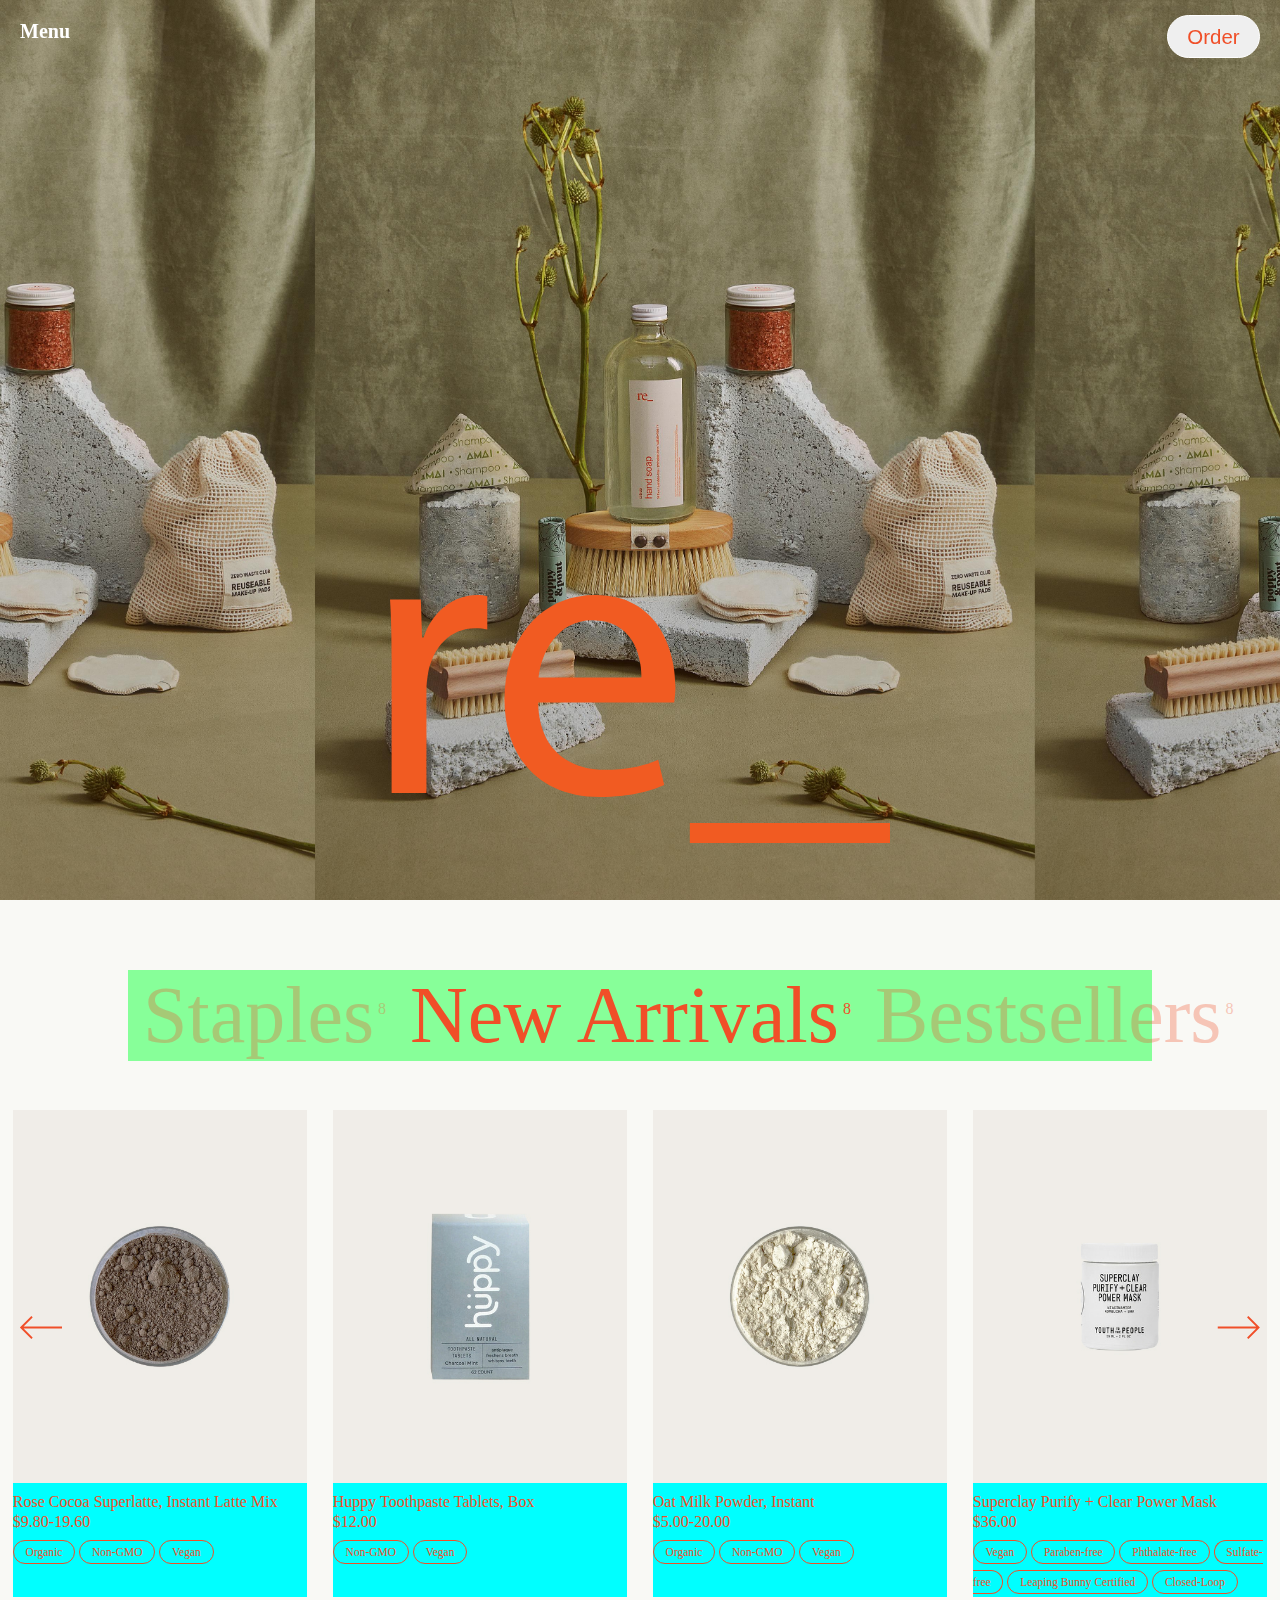
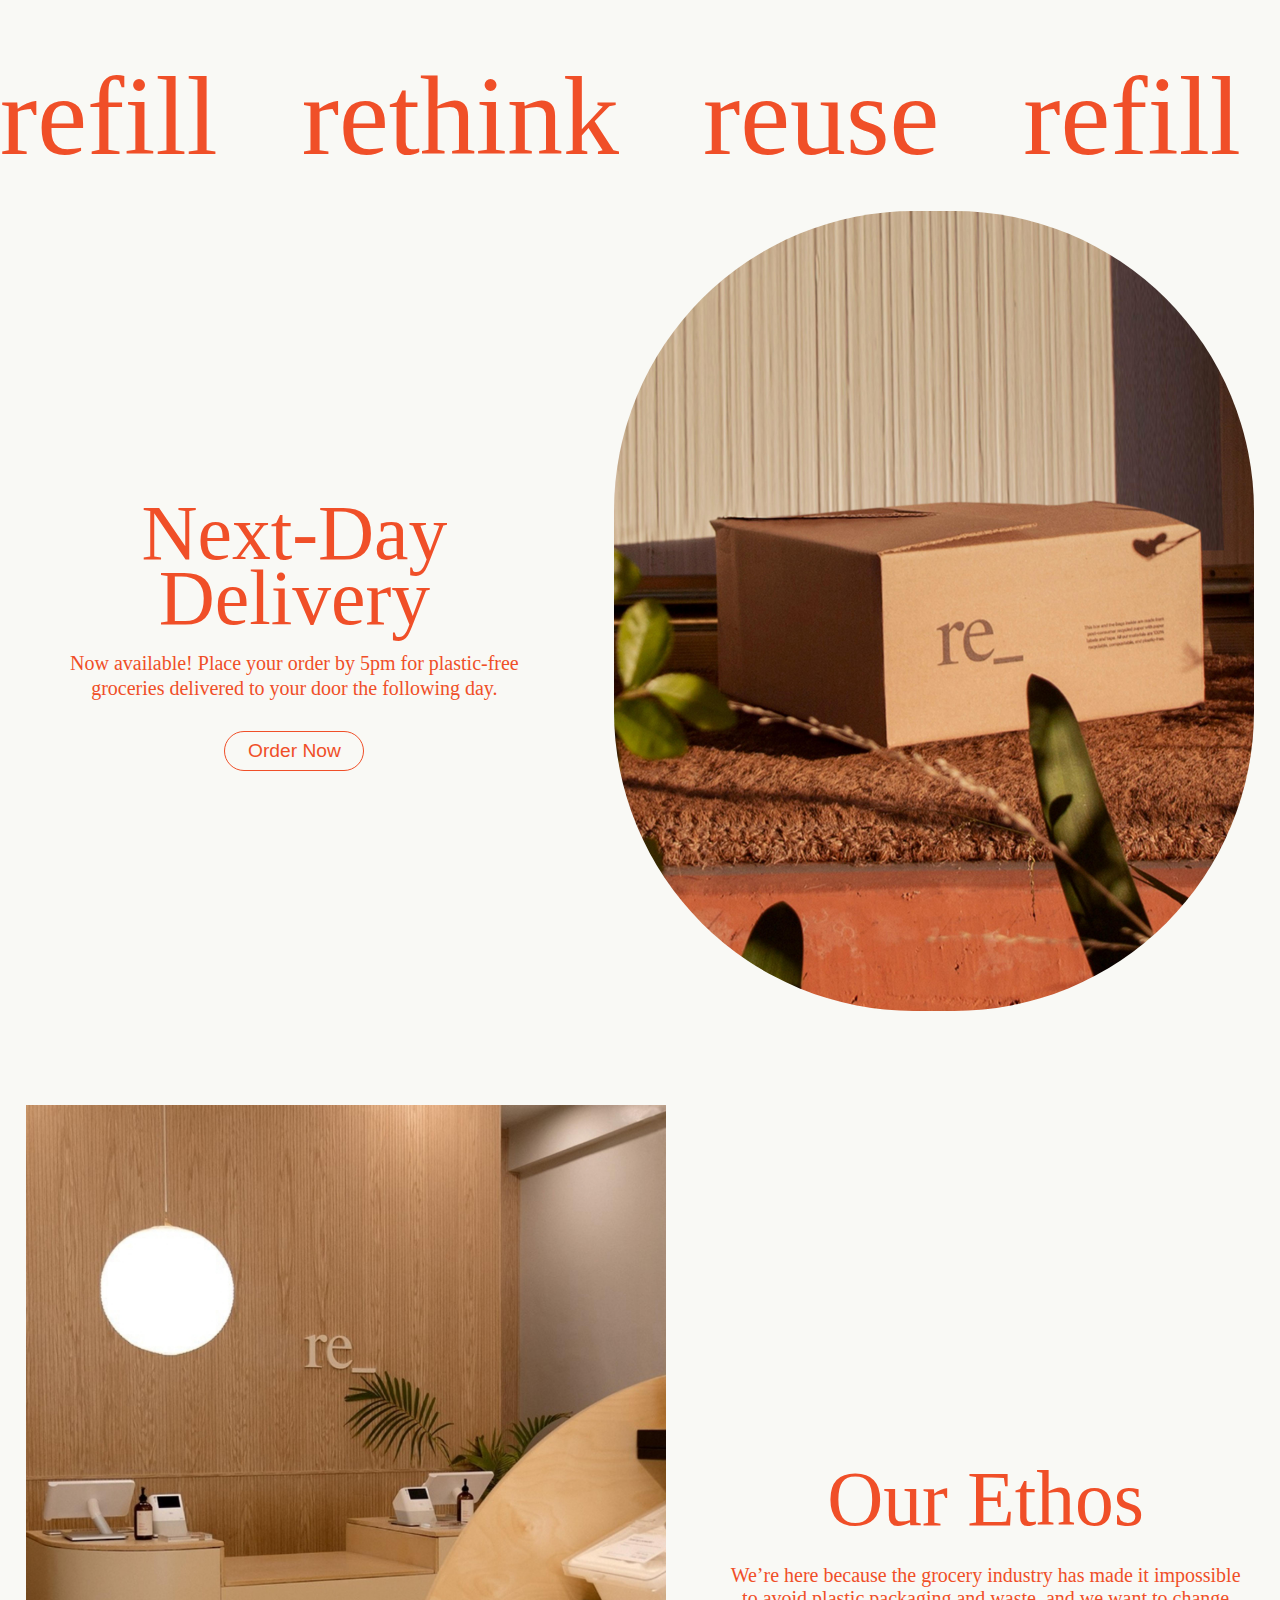
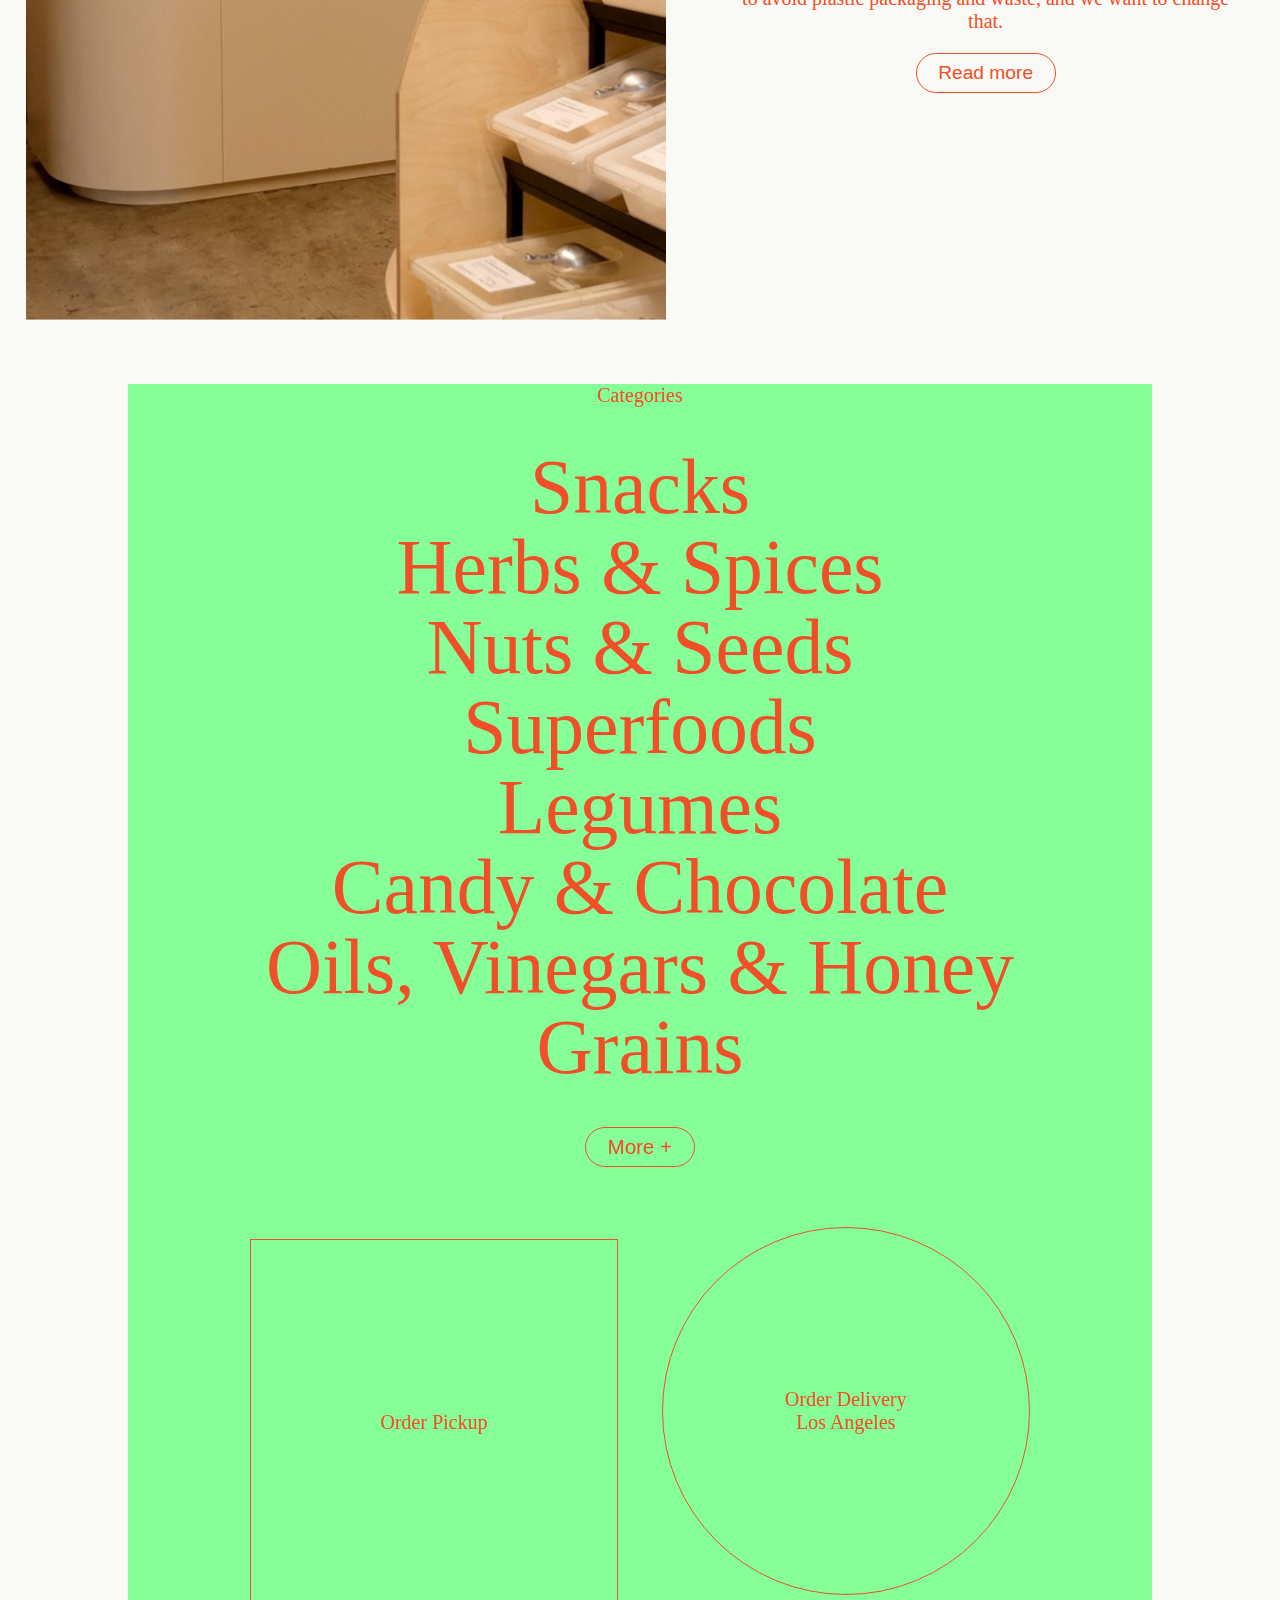
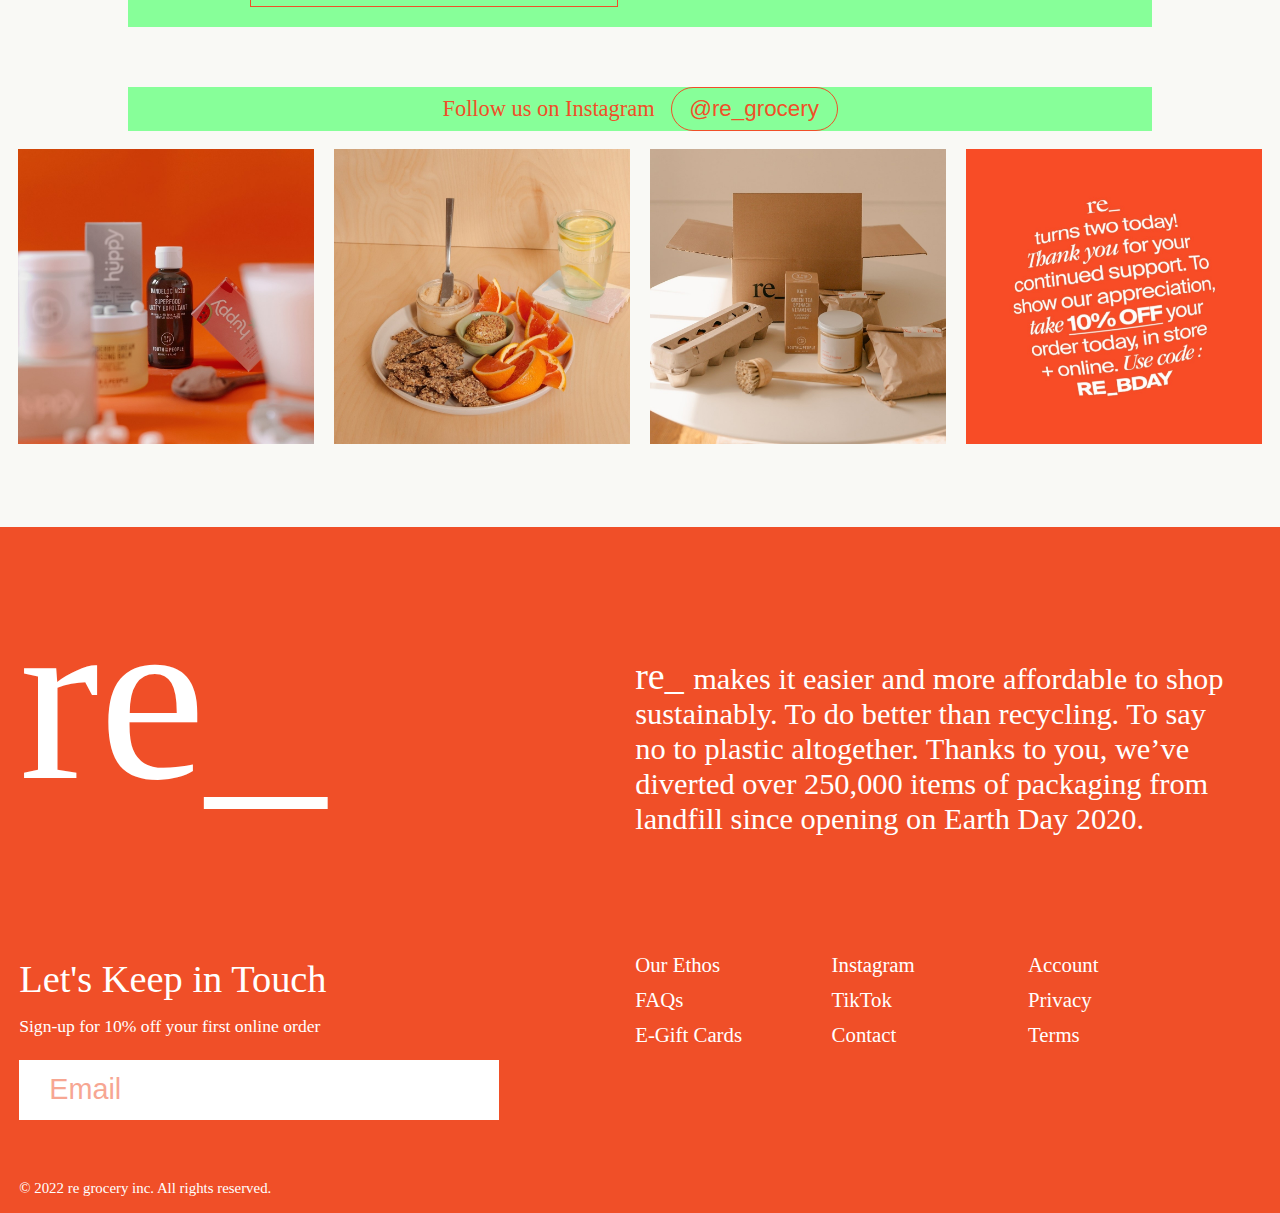
==== re_/index.html @ 74f11b06 "Add files via upload" ====
<!DOCTYPE html>
<html lang="ko">
<head>
    <meta charset="UTF-8">
    <meta http-equiv="X-UA-Compatible" content="IE=edge">
    <meta name="viewport" content="width=device-width, initial-scale=1.0">
    <link rel="stylesheet" href="./css/index.css">
    <script src="./js.js/jquery.js"></script>
    <script src="./js.js/script.js"></script>
    <title>re_</title>
</head>
<body>
    <div class="wrap">
        <header>
            <div class="main-menu">
                <h1>Menu</h1>
            </div>
            <div class="order">
                <button type="submit">Order</button>
            </div>
            <nav>
                <ul class="gnb">
                    <li><a href="#">Menu</a></li>
                    <ul class="menu">
                        <li><a href="#">All 250+</a></li>
                        <li><a href="#">New Arrivals 36</a></li>
                        <li><a href="#">Bestsellers 250+</a></li>
                        <li><a href="#">Staples 53</a></li>
                    </ul>
                    <ul class="menu">
                        <li><a href="#">Snacks 80</a></li>
                        <li><a href="#">Herbs & Spices 80</a></li>
                        <li><a href="#">Nuts & Seeds 35</a></li>
                        <li><a href="#">Superfoods 29</a></li>
                        <li><a href="#">Legumes 17</a></li>
                        <li><a href="#">Candy & Chocolate 20</a></li>
                        <li><a href="#">Oils, Vinegars & Honey</a><sup>21</sup></li>
                        <li><a href="#">Grains</a><sup>23</sup></li>
                        <li><a href="#">Coffee & Tea</a><sup>47</sup></li>
                        <li><a href="#">Cereal</a><sup>16</sup></li>
                        <li><a href="#">Dried Fruit</a><sup>19</sup></li>
                        <li><a href="#">Dehydrated</a><sup>17</sup></li>
                        <li><a href="#">Pasta</a><sup>13</sup></li>
                        <li><a href="#">Produce</a><sup>3</sup></li>
                        <li><a href="#">Flours & Baking</a><sup>39</sup></li>
                    </ul>
                    <ul class="menu">
                        <li><a href="#">Bath & Body</a><sup>96</sup></li>
                        <li><a href="#">Cleaning</a><sup>41</sup></li>
                        <li><a href="#">Reusables</a><sup>51</sup></li>
                    </ul>
                    <ul class="menu">
                        <li><a href="#">Our Ethos</a></li>
                        <li><a href="#">Account</a></li>
                        <li><a href="#">FAQs</a></li>
                        <li><a href="#">E-Gift Cards</a></li>
                    </ul>
                </ul>
            </nav>
        </header>
        <main>
            <article class="header-logo">
                <div class="back">
                    <span></span>
                </div>
                <div class="grid">
                    <div class="logo">
                        <h2>
                            <a href="./index.html">
                               <img class="re" src="./images/re.svg" alt="re" />
                            </a>
                        </h2>
                    </div>
                </div>
            </article>

            <aside class="slide">
                <h2>SLIDE</h2>
                <div class="grid">
                    <div class="inbox">
                        <a href="#">Staples<sup> 8</sup></a>
                        <a href="#">New Arrivals<sup> 8</sup></a>
                        <a href="#">Bestsellers<sup> 8</sup></a>
                    </div>
                </div>
                <div class="slideContainer">
                    <ul>
                        <li>
                            <a href="#">
                                <img src="./images/상품1.jpg" alt="상품1">
                                <p>Rose Cocoa Superlatte, Instant Latte Mix<br>
                                $9.80-19.60</p>
                                <strong>Organic</strong>
                                <strong>Non-GMO</strong>
                                <strong>Vegan</strong>
                            </a>
                        </li>
                        <li>
                            <a href="#">
                                <img src="./images/상품2.jpg" alt="상품2">
                                <p>Huppy Toothpaste Tablets, Box<br>
                                $12.00</p>
                                <strong>Non-GMO</strong>
                                <strong>Vegan</strong>
                            </a>
                        </li>
                        <li>
                            <a href="#">
                                <img src="./images/상품3.jpg" alt="상품3">
                                <p>Oat Milk Powder, Instant<br>
                                $5.00-20.00</p>
                                <strong>Organic</strong>
                                <strong>Non-GMO</strong>
                                <strong>Vegan</strong>
                            </a>
                        </li>
                        <li>
                            <a href="#">
                                <img src="./images/상품4.jpg" alt="상품4">
                                <p>Superclay Purify + Clear Power Mask<br>
                                $36.00</p>
                                <strong>Vegan</strong>
                                <strong>Paraben-free</strong>
                                <strong>Phthalate-free</strong>
                                <strong>Sulfate-free</strong>
                                <strong>Leaping Bunny Certified</strong>
                                <strong>Closed-Loop</strong>
                            </a>
                        </li>
                        <li>
                            <a href="#">
                                <img src="./images/상품5.jpg" alt="상품5">
                            </a>
                        </li>
                        <li>
                            <a href="#">
                                <img src="./images/상품6.jpg" alt="상품6">
                            </a>
                        </li>
                        <li>
                            <a href="#">
                                <img src="./images/상품7.jpg" alt="상품7">
                            </a>
                        </li>
                        <li>
                            <a href="#">
                                <img src="./images/상품8.jpg" alt="상품8">
                            </a>
                        </li>
                    </ul>
                    <div class="btnL">
                        <button class="left"><img src="./images/arrowL.png" alt="arrowL"></button>
                    </div>
                    <div class="btnR">
                        <button class="right"><img src="./images/arrowR.png" alt="arrowR"></button>
                    </div>
                </div>
            </aside>
            
            
            <div class="marquee">
                <div class="belief">
                    <span>refill &nbsp; rethink &nbsp; reuse &nbsp; refill &nbsp; rethink &nbsp; reuse</span>
                    <span>refill &nbsp; rethink &nbsp; reuse &nbsp; refill &nbsp; rethink &nbsp; reuse</span>
                    <span>refill &nbsp; rethink &nbsp; reuse &nbsp; refill &nbsp; rethink &nbsp; reuse</span>
                    <span>refill &nbsp; rethink &nbsp; reuse &nbsp; refill &nbsp; rethink &nbsp; reuse</span>
                    <span>refill &nbsp; rethink &nbsp; reuse &nbsp; refill &nbsp; rethink &nbsp; reuse</span>
                    <span>refill &nbsp; rethink &nbsp; reuse &nbsp; refill &nbsp; rethink &nbsp; reuse</span>
                    <span>refill &nbsp; rethink &nbsp; reuse &nbsp; refill &nbsp; rethink &nbsp; reuse</span>
                </div>
            </div>

            <section class="contents">
                <h2>CONTENTS</h2>
                    <div class="delivery">
                        <img src="./images/delivery.jpg" alt="delivery">
                        <div class="text-box">
                            <h3>Next-Day Delivery</h3>
                            <p>
                                Now available! Place your order by 5pm for plastic-free groceries delivered to your door the following day.
                            </p>
                            <button type="submit">Order Now</button> 
                        </div>
                    </div>
                    <div class="ethos">
                        <img src="./images/ethos.jpg" alt="ethos">
                        <div class="text-box2">
                            <h3>Our Ethos</h3>
                            <p>
                                We’re here because the grocery industry has made it impossible to avoid plastic packaging and waste, and we want to change that.
                            </p>
                            <button type="submit">Read more</button> 
                        </div>
                    </div>
            </section>

            <section class="categories">
                <div class="grid">
                    <h3>Categories</h3>
                    <ul>
                        <li>
                            <a href="#">Snacks</a>
                        </li>
                        <li>
                            <a href="#">Herbs & Spices</a>
                        </li>
                        <li>
                            <a href="#">Nuts & Seeds</a>
                        </li>
                        <li>
                            <a href="#">Superfoods</a>
                        </li>
                        <li>
                            <a href="#">Legumes</a>
                        </li>
                        <li>
                            <a href="#">Candy & Chocolate</a>
                        </li>
                        <li>
                            <a href="#">Oils, Vinegars & Honey</a>
                        </li>
                        <li>
                            <a href="#">Grains</a>
                        </li>
                        <button type="submit">More +</button>
                    </div>
                </ul>
            </section>

            <section class="order_pickup">
                <h2>order</h2>
                <div class="grid">
                    <button><div><p>Order Pickup</p></div></button>
                    <button><div><p>Order Delivery<br>Los Angeles</p></div></button>
                </div>
            </section>

            <section class="instagram">
                <div class="grid">
                    <div class="insta-box">
                        <h3>Follow us on Instagram</h3>
                        <button>@re_grocery</button>
                    </div>
                </div>
                <div class="img-flex">
                    <img src="./images/insta_1.jpg" alt="insta1">
                    <img src="./images/insta_2.jpg" alt="insta2">
                    <img src="./images/insta_3.jpg" alt="insta3">
                    <img src="./images/insta_4.jpg" alt="insta4">
                </div>
            </section>
        </main>
        <footer>
            <div class="footer-wrap">
                <a href="./index.html">re_</a>
                <p class="about-re"><span>re_ </span>makes it easier and more affordable to shop sustainably. To do better than recycling. To say no to plastic altogether. Thanks to you, we’ve diverted over 250,000 items of packaging from landfill since opening on Earth Day 2020.
                </p>
                <div class="sign-up">
                    <h4>Let's Keep in Touch</h4>
                    <p>Sign-up for 10% off your first online order</p>
                    <form class="email">
                        <label for="mail">EmailAddress</label>
                        <input type="email" id="mail" name="mail" placeholder="Email"/>
                        <button type="submit">&#8629;</button>
                    </form>
                </div>
                <div class="foot-menu">
                    <ul>
                        <li><a href="#">Our Ethos</a></li>
                        <li><a href="#">FAQs</a></li>
                        <li><a href="#">E-Gift Cards</a></li>
                    </ul>
                    <ul>
                        <li><a href="#">Instagram</a></li>
                        <li><a href="#">TikTok</a></li>
                        <li><a href="#">Contact</a></li>
                    </ul>
                    <ul>
                        <li><a href="#">Account</a></li>
                        <li><a href="#">Privacy</a></li>
                        <li><a href="#">Terms</a></li>
                    </ul>
                </div>
                <p class="copyright">© 2022 re grocery inc. All rights reserved.</p>
            </div>
        </footer>
    </div>
</body>
</html>
---- re_/css/index.css ----
* {
  margin: 0;
  padding: 0;
  -webkit-box-sizing: border-box;
          box-sizing: border-box;
}

body {
  color: #f04f28;
  background-color: #f9f9f5;
  font-size: 16px;
  font-family: "Microsoft Sans Serif";
}

ul,
ol {
  list-style: none;
}

a {
  display: block;
  text-decoration: none;
  color: #f04f28;
}

h1 {
  font-size: 1.25em;
  font-family: "Microsoft Sans Serif";
}

h2 {
  font-size: 0;
  font-family: "Microsoft Sans Serif";
  font-weight: normal;
}

h3 {
  font-size: 3.50em;
  font-family: "ITC Garamond Std";
  font-weight: normal;
}

h4 {
  font-size: 2.40em;
  font-family: "ITC Garamond Std";
  font-weight: normal;
}

p {
  font-size: 0.95em;
  font-family: "Microsoft Sans Serif";
}

.grid {
  position: relative;
  width: 100%;
  max-width: 1024px;
  margin: 0 auto;
  padding: 0 15px;
  background-color: #87ff99;
}

header {
  position: fixed;
  width: 100%;
  z-index: 100;
}

header .main-menu h1 {
  float: left;
  margin: 20px 20px;
  color: #fff;
}

header .order {
  float: right;
  margin: 15px 20px;
}

header .order button {
  width: 93px;
  height: 43px;
  font-size: 1.28em;
  color: #f04f28;
  border-radius: 30px;
  border: 1px solid #fff;
}

header .order button:hover {
  color: #fff;
  background-color: transparent;
  cursor: pointer;
}

header .gnb {
  display: none;
}

main .header-logo .back {
  position: relative;
  display: block;
  width: 100%;
  height: 100vh;
  background: url(../images/main1.jpg);
  background-size: cover;
  background-position: center;
}

@media screen and (min-width: 1024px) {
  main .header-logo .back {
    background: url(../images/main2.jpg);
    background-size: cover;
  }
}

main .header-logo div.grid .logo {
  position: absolute;
  -webkit-transform: translateX(-50%);
          transform: translateX(-50%);
  left: 50%;
  bottom: 5%;
}

main .header-logo div.grid .logo h2 {
  font-size: 15em;
  font-family: Garamond;
  font-weight: normal;
}

main .header-logo div.grid .logo h2 a {
  color: #fff;
}

main .header-logo div.grid .logo h2 a img {
  width: 500px;
}

main .header-logo div.grid .logo h2 a img.scroll {
  translate: scaleX(50%);
  -webkit-transition: all 1s;
  transition: all 1s;
}

main .slide {
  position: relative;
  overflow: hidden;
}

main .slide .inbox {
  margin: 7% 0 5%;
  width: 300%;
}

main .slide .inbox a {
  display: inline-block;
  margin-right: 20px;
  font-size: 3em;
  font-family: "ITC Garamond Std";
  font-weight: normal;
}

main .slide .inbox a:first-child {
  opacity: 0.3;
}

main .slide .inbox a:last-child {
  opacity: 0.3;
}

@media screen and (min-width: 768px) {
  main .slide .inbox a {
    font-size: 5em;
  }
}

main .slide sup {
  font-size: medium;
}

main .slide .slideContainer {
  position: relative;
}

main .slide .slideContainer ul {
  display: -webkit-box;
  display: -ms-flexbox;
  display: flex;
  width: 800%;
}

@media screen and (min-width: 768px) {
  main .slide .slideContainer ul {
    width: 400%;
  }
}

@media screen and (min-width: 1024px) {
  main .slide .slideContainer ul {
    width: 200%;
  }
}

main .slide .slideContainer ul li {
  margin: 0 0.5%;
  background-color: aqua;
}

main .slide .slideContainer ul li a img {
  width: 100%;
  height: initial;
  padding-bottom: 5px;
}

main .slide .slideContainer ul li a p {
  line-height: 20px;
}

@media screen and (min-width: 768px) {
  main .slide .slideContainer ul li a p {
    padding-right: 25%;
    font-size: 1.30em;
    line-height: 25px;
  }
}

@media screen and (min-width: 1024px) {
  main .slide .slideContainer ul li a p {
    padding-right: 0;
    padding-bottom: 5px;
    font-size: 1.0em;
    line-height: 20px;
  }
}

main .slide .slideContainer ul li a strong {
  display: none;
  padding: 5px 4%;
  font-size: 0.72em;
  font-weight: normal;
  border: 1px solid;
  border-radius: 100px;
}

@media screen and (min-width: 1024px) {
  main .slide .slideContainer ul li a strong {
    display: inline;
    line-height: 30px;
  }
}

main .slide .slideContainer .btnL {
  position: absolute;
  top: 45%;
  left: 20px;
}

main .slide .slideContainer .btnL button {
  border: none;
  -webkit-transform: translateY(-50%);
          transform: translateY(-50%);
  background-color: transparent;
}

main .slide .slideContainer .btnL img {
  width: 100%;
}

main .slide .slideContainer .btnR {
  position: absolute;
  top: 45%;
  right: 20px;
}

main .slide .slideContainer .btnR button {
  border: none;
  -webkit-transform: translateY(-50%);
          transform: translateY(-50%);
  background-color: transparent;
}

main .slide .slideContainer .btnR img {
  width: 100%;
}

.marquee {
  overflow: hidden;
  white-space: nowrap;
  width: 100%;
}

.marquee .belief {
  -webkit-animation: marquee infinite 10s both linear;
          animation: marquee infinite 10s both linear;
}

@media screen and (min-width: 1024px) {
  .marquee .belief {
    -webkit-animation: marquee infinite 23s both linear;
            animation: marquee infinite 23s both linear;
  }
}

.marquee .belief span {
  font-size: 7.0em;
}

@-webkit-keyframes marquee {
  from {
    -webkit-transform: translateX(0);
            transform: translateX(0);
  }
  to {
    -webkit-transform: translateX(-100vw);
            transform: translateX(-100vw);
  }
}

@keyframes marquee {
  from {
    -webkit-transform: translateX(0);
            transform: translateX(0);
  }
  to {
    -webkit-transform: translateX(-100vw);
            transform: translateX(-100vw);
  }
}

.belief {
  padding-top: 55px;
}

.belief marquee {
  font-size: 7.0em;
}

.contents {
  text-align: center;
}

.contents .delivery img {
  width: 90%;
  margin: 30px 0;
  border-radius: 300px;
}

@media screen and (min-width: 768px) {
  .contents .delivery img {
    width: 50%;
  }
}

.contents .delivery .text-box {
  margin: 0.5%;
}

@media screen and (min-width: 768px) {
  .contents .delivery .text-box {
    float: left;
    width: 45%;
    margin-top: 25%;
  }
}

.contents .delivery .text-box h3 {
  line-height: 45px;
}

@media screen and (min-width: 1024px) {
  .contents .delivery .text-box h3 {
    font-size: 4.85em;
    line-height: 65px;
  }
}

.contents .delivery .text-box p {
  padding: 20px 5% 30px;
  font-size: 1.25em;
}

@media screen and (min-width: 1024px) {
  .contents .delivery .text-box p {
    line-height: 25px;
  }
}

.contents .delivery .text-box button {
  margin-bottom: 80px;
  width: 140px;
  height: 40px;
  font-size: 1.20em;
  color: #f04f28;
  border-radius: 30px;
  border: 1px solid #f04f28;
  background-color: transparent;
}

.contents .delivery .text-box button:hover {
  color: #fff;
  background-color: #f04f28;
  cursor: pointer;
}

@media screen and (min-width: 768px) {
  .contents .ethos {
    margin: 60px 0;
  }
}

.contents .ethos img {
  width: 90%;
}

@media screen and (min-width: 768px) {
  .contents .ethos img {
    width: 50%;
  }
}

.contents .ethos .text-box2 {
  margin: 0.5%;
}

@media screen and (min-width: 768px) {
  .contents .ethos .text-box2 {
    float: right;
    width: 45%;
    margin-top: 25%;
  }
}

.contents .ethos .text-box2 h3 {
  margin-top: 30px;
}

@media screen and (min-width: 1024px) {
  .contents .ethos .text-box2 h3 {
    font-size: 4.85em;
  }
}

.contents .ethos .text-box2 p {
  padding: 20px 5% 20px;
  font-size: 1.25em;
}

.contents .ethos .text-box2 button {
  margin-bottom: 60px;
  width: 140px;
  height: 40px;
  font-size: 1.20em;
  color: #f04f28;
  border-radius: 30px;
  border: 1px solid #f04f28;
  background-color: transparent;
}

.contents .ethos .text-box2 button:hover {
  color: #fff;
  background-color: #f04f28;
  cursor: pointer;
}

.categories {
  text-align: center;
}

.categories h3 {
  margin-bottom: 40px;
  font-family: "Microsoft Sans Serif";
  font-size: 1.25em;
}

.categories ul {
  padding: 0 10%;
}

.categories ul li {
  line-height: 37px;
  font-family: "ITC Garamond Std";
  font-size: 2.30em;
}

@media screen and (min-width: 768px) {
  .categories ul li {
    line-height: 60px;
    font-size: 3.55em;
  }
}

@media screen and (min-width: 1024px) {
  .categories ul li {
    line-height: 80px;
    font-size: 4.85em;
  }
}

.categories ul li a:hover {
  font-family: "Microsoft Sans Serif";
  font-size: 0.85em;
}

.categories ul button {
  margin: 40px 0;
  width: 110px;
  height: 40px;
  font-size: 1.28em;
  color: #f04f28;
  border-radius: 30px;
  border: 1px solid #f04f28;
  background-color: transparent;
}

.categories ul button:hover {
  color: #fff;
  background-color: #f04f28;
  cursor: pointer;
}

.order_pickup {
  text-align: center;
}

.order_pickup button {
  margin-top: 30px;
  width: 14rem;
  height: 14rem;
  color: #f04f28;
  border: 1px solid #f04f28;
  background-color: transparent;
}

.order_pickup button:hover {
  color: #fff;
  background-color: #f04f28;
  cursor: pointer;
}

.order_pickup button:last-child {
  border-radius: 100%;
}

@media screen and (min-width: 768px) {
  .order_pickup button {
    width: 23rem;
    height: 23rem;
    margin: 5%;
  }
}

@media screen and (min-width: 1024px) {
  .order_pickup button {
    margin: 2%;
  }
}

.order_pickup button div p {
  font-family: "Microsoft Sans Serif";
  font-size: 1.40em;
}

@media screen and (min-width: 768px) {
  .order_pickup button div p {
    font-size: 1.50em;
  }
}

.instagram {
  margin: 60px 0 80px;
  display: -ms-grid;
  display: grid;
  grid-gap: 1rem;
  padding: 0 1rem;
}

.instagram .insta-box {
  display: -ms-grid;
  display: grid;
  grid-auto-flow: column;
  grid-column-gap: 1rem;
  place-content: center;
  -webkit-box-align: center;
      -ms-flex-align: center;
          align-items: center;
}

.instagram .insta-box h3 {
  font-size: calc(16px + 0.5vw);
  font-family: "Microsoft Sans Serif";
}

.instagram .insta-box button {
  padding: 0.5rem 1.1rem;
  font-size: calc(16px + 0.5vw);
  color: #f04f28;
  border-radius: 30px;
  border: 1px solid #f04f28;
  background-color: transparent;
}

.instagram .insta-box button:hover {
  color: #fff;
  background-color: #f04f28;
  cursor: pointer;
}

.instagram .img-flex {
  display: -ms-grid;
  display: grid;
  grid-gap: 1rem;
  -ms-grid-columns: (1fr)[2];
      grid-template-columns: repeat(2, 1fr);
}

@media screen and (min-width: 1024px) {
  .instagram .img-flex {
    -ms-grid-columns: (1fr)[4];
        grid-template-columns: repeat(4, 1fr);
  }
}

.instagram .img-flex img {
  width: 100%;
}

@media screen and (min-width: 768px) {
  .instagram .img-flex img {
    padding: 0.8%;
  }
}

footer {
  color: #fff;
  background-color: #f04f28;
}

footer .footer-wrap {
  display: -ms-grid;
  display: grid;
  padding: 2rem 3.1rem 1rem 1.2rem;
}

@media screen and (min-width: 1024px) {
  footer .footer-wrap {
    -ms-grid-columns: 1fr 1fr;
        grid-template-columns: 1fr 1fr;
    -ms-grid-rows: 1fr;
        grid-template-rows: 1fr;
    grid-column-gap: 1.3rem;
  }
}

footer .footer-wrap a {
  margin-bottom: 20px;
  color: #fff;
  font-size: 6.0em;
  font-family: Garamond;
}

@media screen and (min-width: 768px) {
  footer .footer-wrap a {
    font-size: 6.5em;
  }
}

@media screen and (min-width: 1024px) {
  footer .footer-wrap a {
    font-size: 15em;
  }
}

footer .footer-wrap .about-re {
  padding-bottom: 70px;
  line-height: 25px;
  font-size: 1.18em;
}

@media screen and (min-width: 768px) {
  footer .footer-wrap .about-re {
    max-width: 20.4em;
    font-size: 1.30em;
  }
}

@media screen and (min-width: 1024px) {
  footer .footer-wrap .about-re {
    font-size: 1.90em;
    line-height: 35px;
    margin: 100px 0 50px;
  }
}

footer .footer-wrap .about-re span {
  font-size: 1.25em;
  font-family: "ITC Garamond Std";
}

footer .footer-wrap .sign-up {
  position: relative;
}

footer .footer-wrap .sign-up p {
  margin-top: 15px;
  font-size: 1.10em;
}

footer .footer-wrap .sign-up .email {
  max-width: 30em;
}

footer .footer-wrap .sign-up .email label {
  font-size: 0;
}

footer .footer-wrap .sign-up .email input {
  width: 100%;
  height: 60px;
  padding-left: 30px;
  border: none;
  font-size: 1.80em;
}

footer .footer-wrap .sign-up .email input::-webkit-input-placeholder {
  color: #f04f28;
  opacity: 0.5;
}

footer .footer-wrap .sign-up .email input:-ms-input-placeholder {
  color: #f04f28;
  opacity: 0.5;
}

footer .footer-wrap .sign-up .email input::-ms-input-placeholder {
  color: #f04f28;
  opacity: 0.5;
}

footer .footer-wrap .sign-up .email input::placeholder {
  color: #f04f28;
  opacity: 0.5;
}

@media screen and (min-width: 768px) {
  footer .footer-wrap .sign-up .email input {
    margin-top: 5px;
  }
}

footer .footer-wrap .sign-up .email button {
  position: absolute;
  bottom: 3px;
  right: 8%;
  font-size: 2.50em;
  color: #f04f28;
  border: none;
  cursor: pointer;
  background-color: transparent;
}

@media screen and (min-width: 768px) {
  footer .footer-wrap .sign-up .email button {
    right: 37%;
  }
}

@media screen and (min-width: 1024px) {
  footer .footer-wrap .sign-up .email button {
    right: 10%;
  }
}

footer .footer-wrap .foot-menu {
  display: -webkit-box;
  display: -ms-flexbox;
  display: flex;
  -webkit-box-pack: justify;
      -ms-flex-pack: justify;
          justify-content: space-between;
  margin: 50px 0 70px;
}

@media screen and (min-width: 768px) {
  footer .footer-wrap .foot-menu {
    -webkit-box-pack: left;
        -ms-flex-pack: left;
            justify-content: left;
  }
}

@media screen and (min-width: 1024px) {
  footer .footer-wrap .foot-menu {
    margin: 0;
  }
}

footer .footer-wrap .foot-menu ul {
  width: 30%;
}

@media screen and (min-width: 1024px) {
  footer .footer-wrap .foot-menu ul {
    width: 33%;
  }
}

footer .footer-wrap .foot-menu ul li a {
  line-height: 20px;
  color: #fff;
  font-family: "Microsoft Sans Serif";
  font-size: 0.90em;
}

@media screen and (min-width: 768px) {
  footer .footer-wrap .foot-menu ul li a {
    line-height: 25px;
    font-size: 0.95em;
  }
}

@media screen and (min-width: 1024px) {
  footer .footer-wrap .foot-menu ul li a {
    line-height: 15px;
    font-size: 1.30em;
  }
}

footer .footer-wrap .copyright {
  font-size: 0.93em;
}

@media screen and (min-width: 1024px) {
  footer .footer-wrap .copyright {
    margin-top: 60px;
  }
}
/*# sourceMappingURL=index.css.map */
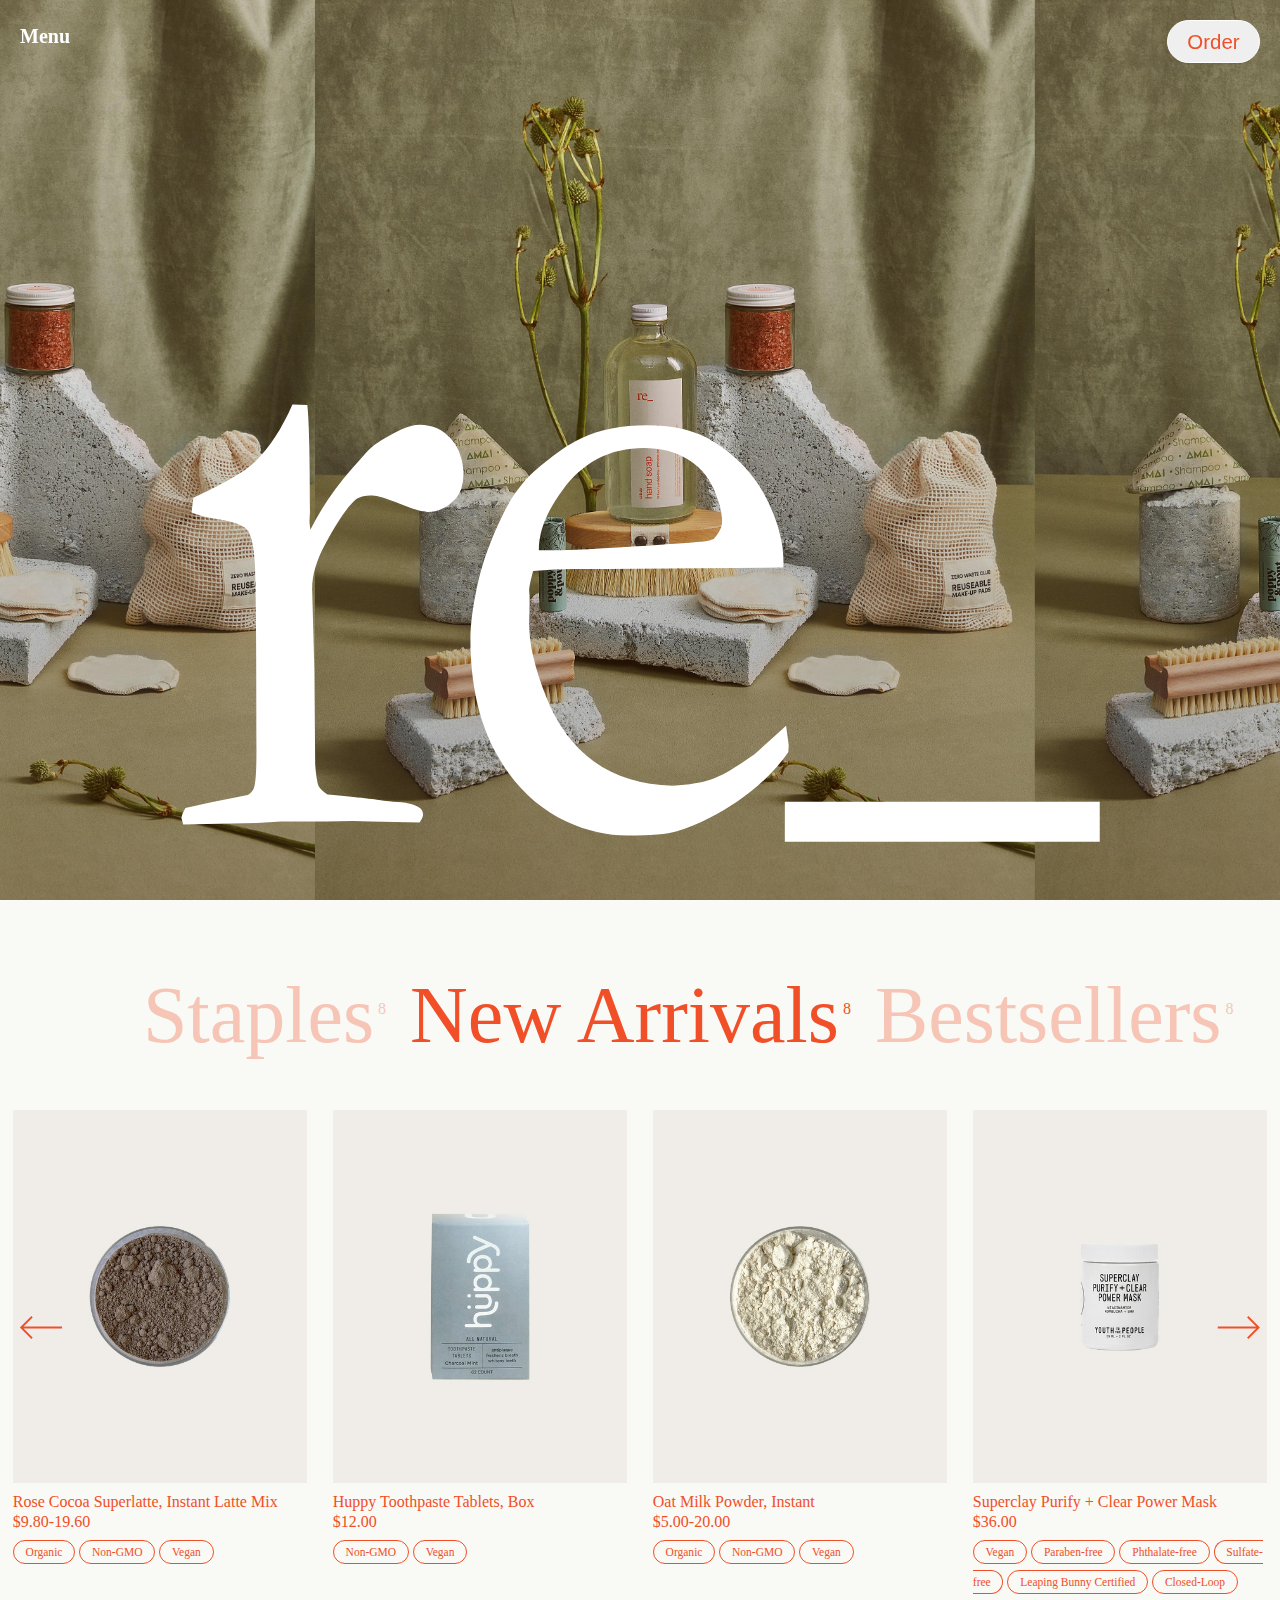
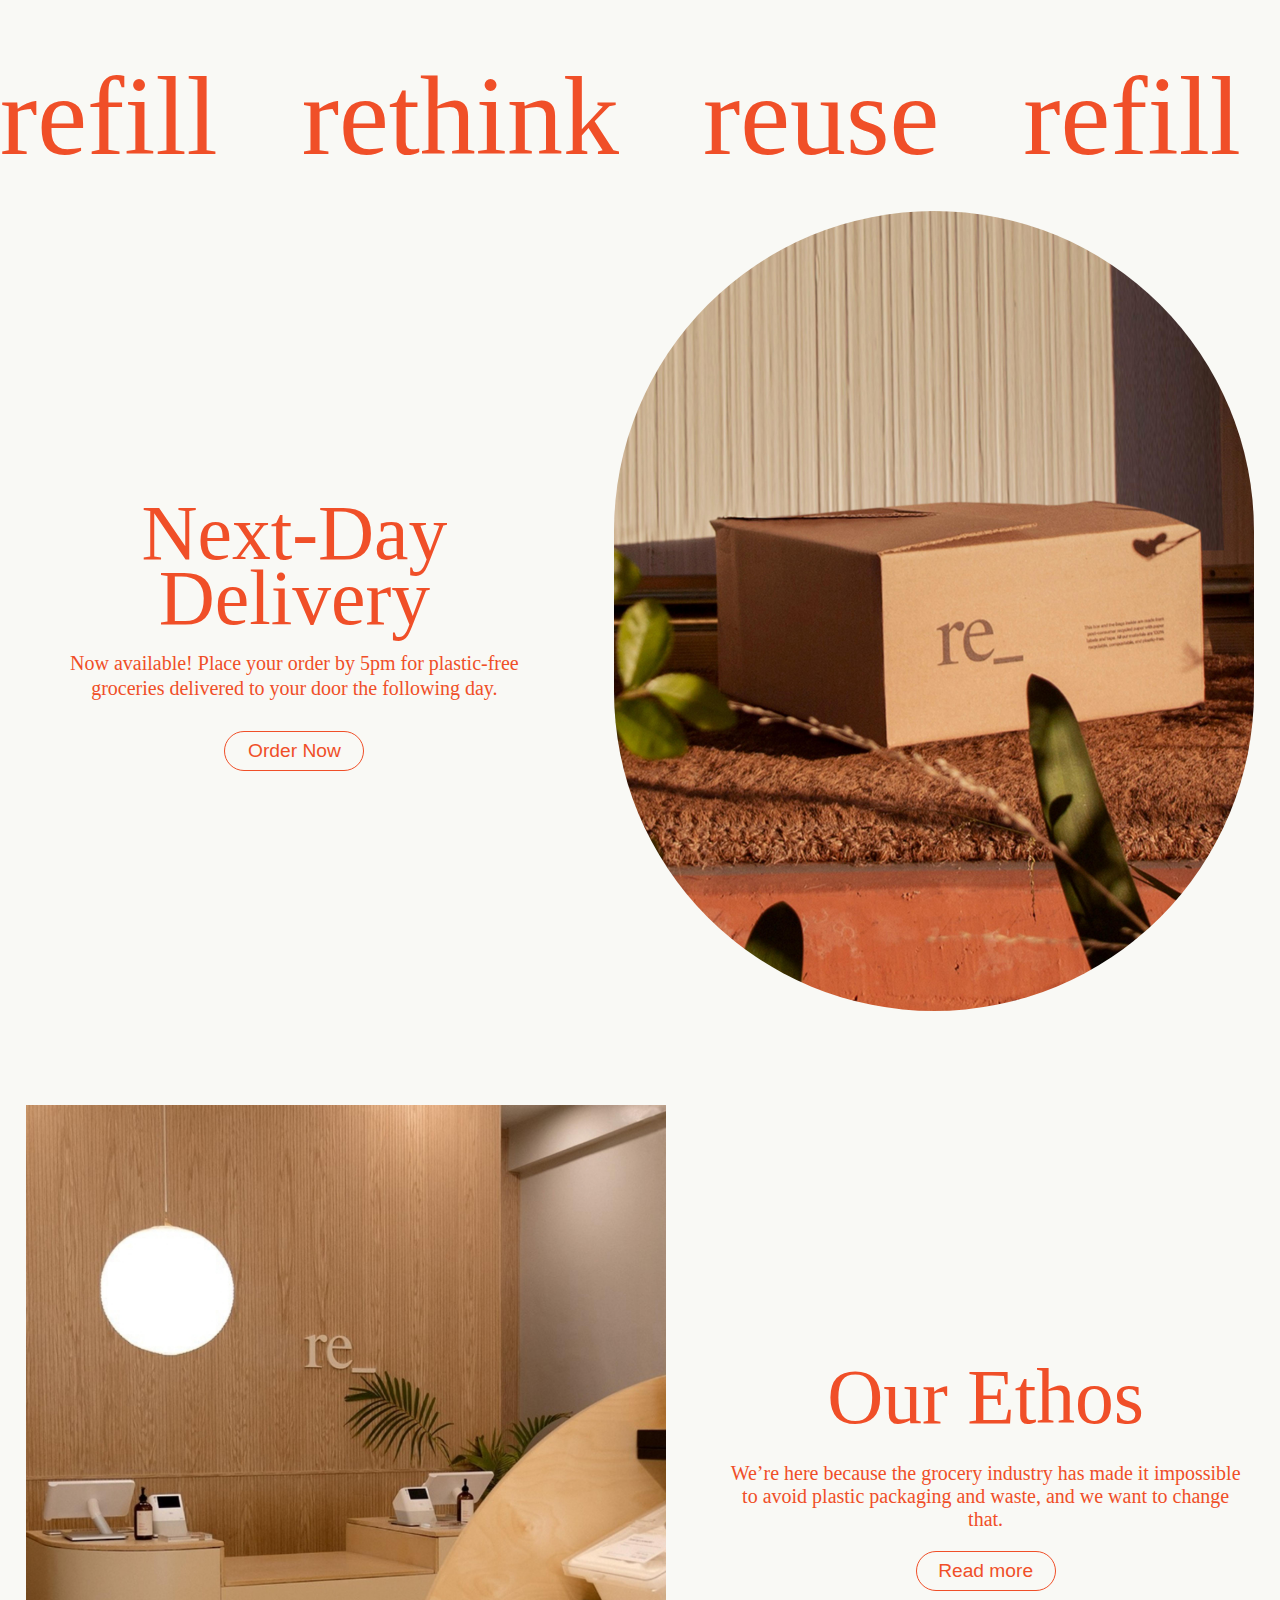
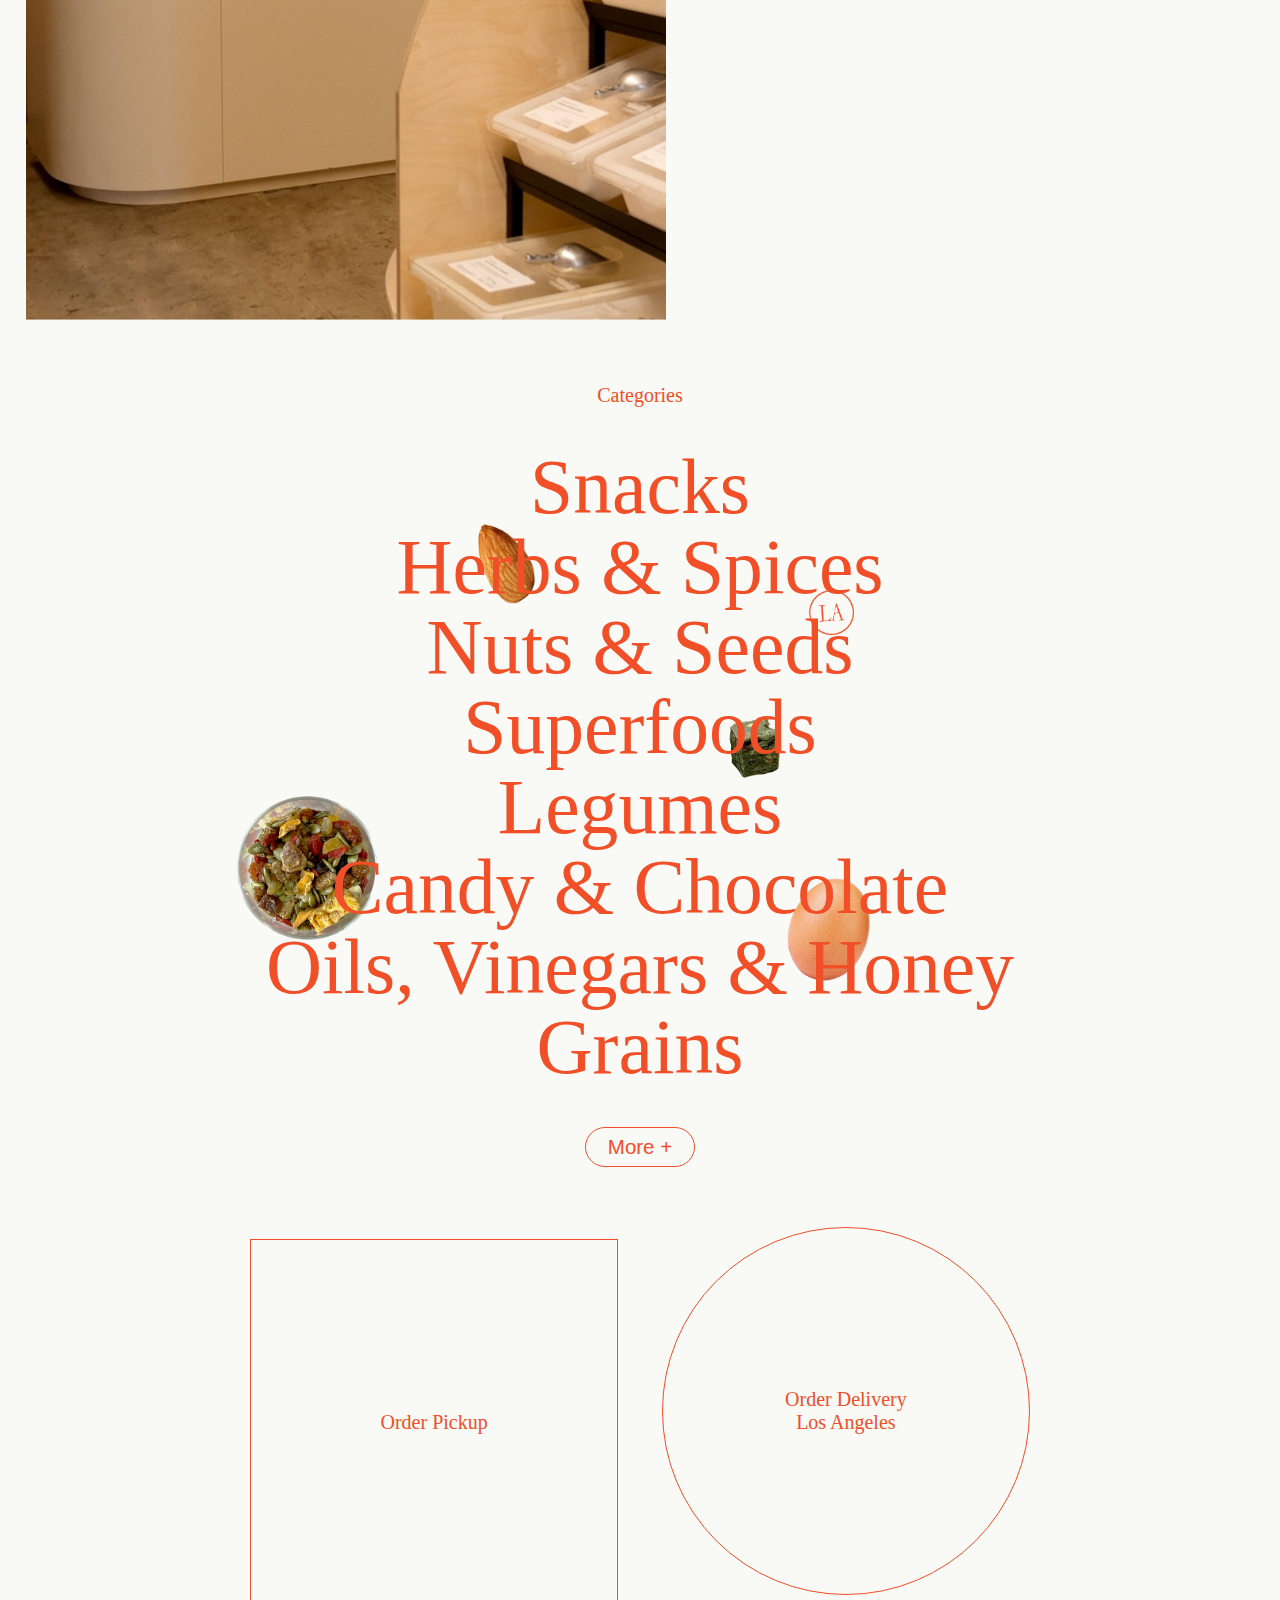
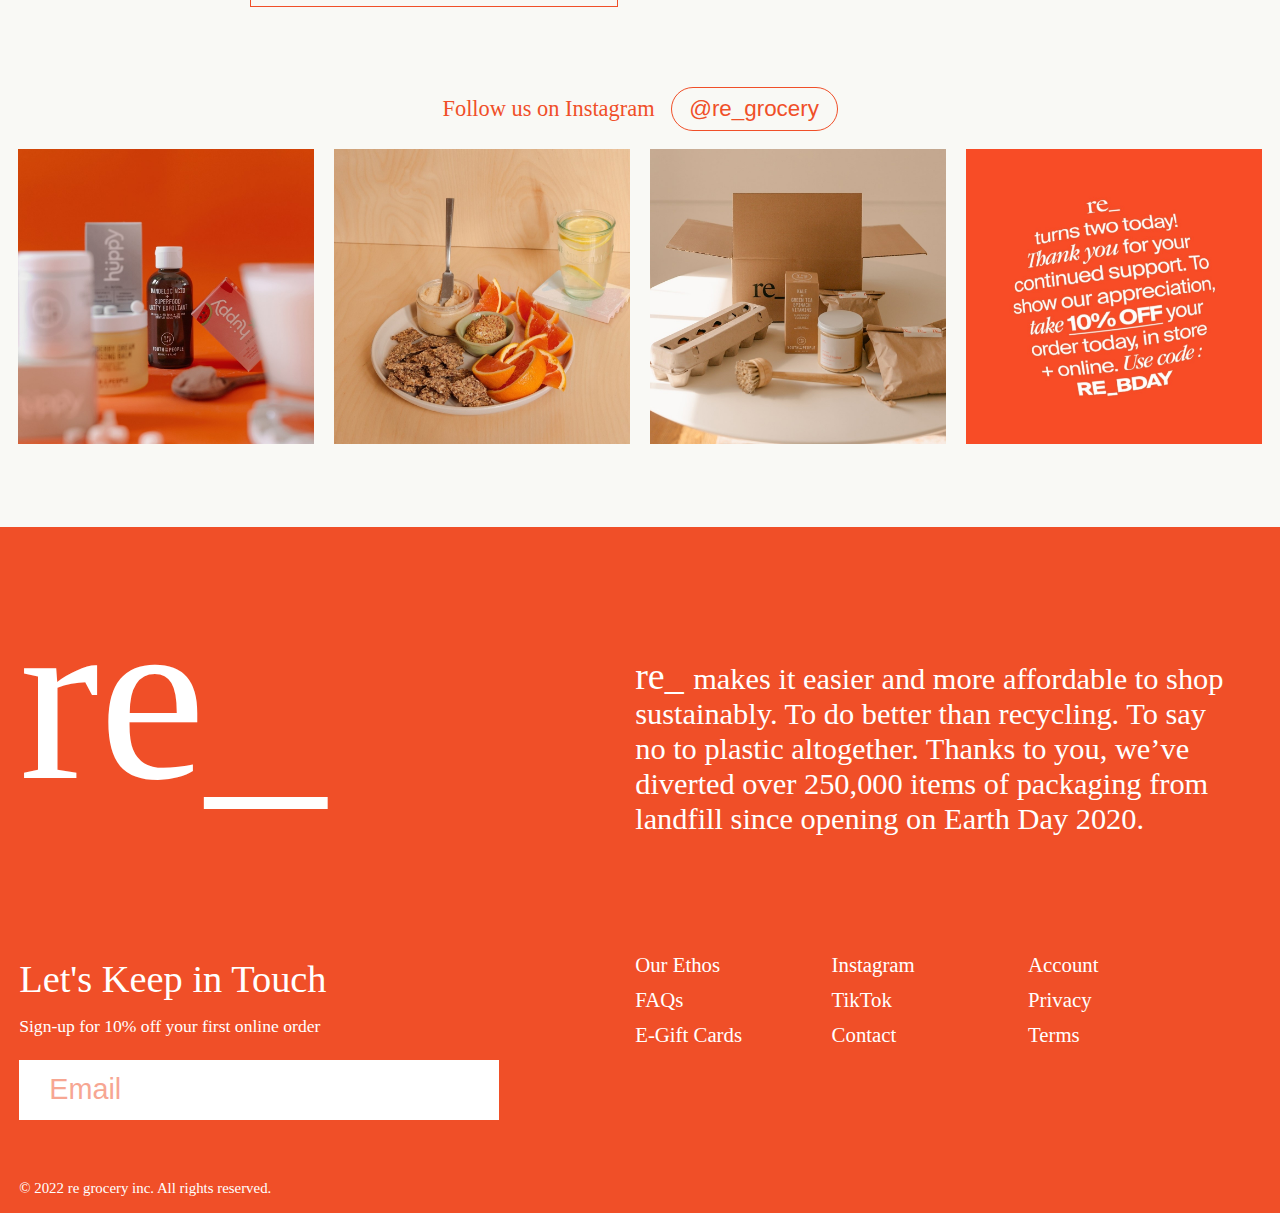
==== commit 84fbe6da: "Add files via upload" ====
--- a/re_/index.html
+++ b/re_/index.html
@@ -5,8 +5,8 @@
     <meta http-equiv="X-UA-Compatible" content="IE=edge">
     <meta name="viewport" content="width=device-width, initial-scale=1.0">
     <link rel="stylesheet" href="./css/index.css">
-    <script src="./js.js/jquery.js"></script>
-    <script src="./js.js/script.js"></script>
+    <script src="./js/jquery.js"></script>
+    <script src="./js/script.js"></script>
     <title>re_</title>
 </head>
 <body>
@@ -14,6 +14,9 @@
         <header>
             <div class="main-menu">
                 <h1>Menu</h1>
+            </div>
+            <div class="logo-on">
+                <a href="./index.html"><img src="./images/re_on.svg" alt="re_on"></a>
             </div>
             <div class="order">
                 <button type="submit">Order</button>
@@ -67,7 +70,7 @@
                     <div class="logo">
                         <h2>
                             <a href="./index.html">
-                               <img class="re" src="./images/re.svg" alt="re" />
+                               <img src="./images/re.svg" alt="re" />
                             </a>
                         </h2>
                     </div>
@@ -198,6 +201,21 @@
                 <div class="grid">
                     <h3>Categories</h3>
                     <ul>
+                        <div class="almond">
+                            <img src="./images/almond.png" alt="almond">
+                        </div>
+                        <div class="la">
+                            <img src="./images/LA.png" alt="LA">
+                        </div>
+                        <div class="brownie">
+                            <img src="./images/brownie.png" alt="brownie">
+                        </div>
+                        <div class="nuts">
+                            <img src="./images/nuts.png" alt="nuts">
+                        </div>
+                        <div class="egg">
+                            <img src="./images/egg.png" alt="egg">
+                        </div>
                         <li>
                             <a href="#">Snacks</a>
                         </li>
--- a/re_/css/index.css
+++ b/re_/css/index.css
@@ -57,24 +57,59 @@
   max-width: 1024px;
   margin: 0 auto;
   padding: 0 15px;
-  background-color: #87ff99;
 }
 
 header {
   position: fixed;
   width: 100%;
   z-index: 100;
+  margin: 0 auto;
+}
+
+header.change {
+  -webkit-transition: 0.5s;
+  transition: 0.5s;
+  background-color: #f9f9f5;
+}
+
+header .main-menu {
+  cursor: pointer;
 }
 
 header .main-menu h1 {
   float: left;
-  margin: 20px 20px;
-  color: #fff;
+  margin: 25px 20px;
+  color: #fff;
+}
+
+header .logo-on {
+  display: none;
+  float: left;
+  margin: 20px 0;
+  margin-left: 22%;
+  width: 15%;
+  max-width: 80px;
+}
+
+@media screen and (min-width: 768px) {
+  header .logo-on {
+    margin-left: 32%;
+  }
+}
+
+@media screen and (min-width: 1024px) {
+  header .logo-on {
+    margin-left: 42%;
+  }
+}
+
+header .logo-on a img {
+  width: 100%;
 }
 
 header .order {
   float: right;
-  margin: 15px 20px;
+  margin: 20px 20px;
 }
 
 header .order button {
@@ -90,6 +125,17 @@
   color: #fff;
   background-color: transparent;
   cursor: pointer;
+}
+
+header .order button.btn-change {
+  color: #fff;
+  background-color: #f04f28;
+  border: 1px solid #f04f28;
+}
+
+header .order button.btn-change:hover {
+  color: #f04f28;
+  background-color: transparent;
 }
 
 header .gnb {
@@ -115,10 +161,17 @@
 
 main .header-logo div.grid .logo {
   position: absolute;
-  -webkit-transform: translateX(-50%);
-          transform: translateX(-50%);
+  margin-left: -45%;
   left: 50%;
   bottom: 5%;
+  width: 90%;
+  -webkit-transition: all 3s;
+  transition: all 3s;
+}
+
+main .header-logo div.grid .logo.scroll {
+  -webkit-transform: scale(0.15, 0.15);
+          transform: scale(0.15, 0.15);
 }
 
 main .header-logo div.grid .logo h2 {
@@ -132,13 +185,7 @@
 }
 
 main .header-logo div.grid .logo h2 a img {
-  width: 500px;
-}
-
-main .header-logo div.grid .logo h2 a img.scroll {
-  translate: scaleX(50%);
-  -webkit-transition: all 1s;
-  transition: all 1s;
+  width: 100%;
 }
 
 main .slide {
@@ -202,7 +249,6 @@
 
 main .slide .slideContainer ul li {
   margin: 0 0.5%;
-  background-color: aqua;
 }
 
 main .slide .slideContainer ul li a img {
@@ -341,7 +387,7 @@
 .contents .delivery img {
   width: 90%;
   margin: 30px 0;
-  border-radius: 300px;
+  border-radius: 500px;
 }
 
 @media screen and (min-width: 768px) {
@@ -425,7 +471,7 @@
   .contents .ethos .text-box2 {
     float: right;
     width: 45%;
-    margin-top: 25%;
+    margin-top: 17%;
   }
 }
 
@@ -462,45 +508,176 @@
 }
 
 .categories {
+  position: relative;
   text-align: center;
 }
 
-.categories h3 {
+.categories .grid h3 {
   margin-bottom: 40px;
   font-family: "Microsoft Sans Serif";
   font-size: 1.25em;
 }
 
-.categories ul {
+.categories .grid ul {
   padding: 0 10%;
 }
 
-.categories ul li {
+.categories .grid ul .almond {
+  position: absolute;
+  top: 15%;
+  left: 20%;
+  z-index: -1;
+}
+
+@media screen and (min-width: 768px) {
+  .categories .grid ul .almond {
+    top: 17%;
+    left: 30%;
+  }
+}
+
+.categories .grid ul .almond img {
+  width: 25%;
+}
+
+@media screen and (min-width: 768px) {
+  .categories .grid ul .almond img {
+    width: 30%;
+  }
+}
+
+@media screen and (min-width: 1024px) {
+  .categories .grid ul .almond img {
+    width: 40%;
+  }
+}
+
+.categories .grid ul .la {
+  position: absolute;
+  top: 20%;
+  right: 15%;
+  z-index: -1;
+}
+
+@media screen and (min-width: 768px) {
+  .categories .grid ul .la {
+    top: 25%;
+    right: 25%;
+  }
+}
+
+.categories .grid ul .la img {
+  width: 30%;
+}
+
+@media screen and (min-width: 1024px) {
+  .categories .grid ul .la img {
+    width: 35%;
+  }
+}
+
+.categories .grid ul .brownie {
+  position: absolute;
+  top: 40%;
+  right: 20%;
+  z-index: -1;
+}
+
+@media screen and (min-width: 768px) {
+  .categories .grid ul .brownie {
+    right: 30%;
+  }
+}
+
+.categories .grid ul .brownie img {
+  width: 25%;
+}
+
+@media screen and (min-width: 1024px) {
+  .categories .grid ul .brownie img {
+    width: 35%;
+  }
+}
+
+.categories .grid ul .nuts {
+  position: absolute;
+  top: 50%;
+  left: -20%;
+  z-index: -1;
+}
+
+@media screen and (min-width: 768px) {
+  .categories .grid ul .nuts {
+    left: 0;
+  }
+}
+
+.categories .grid ul .nuts img {
+  width: 20%;
+}
+
+@media screen and (min-width: 768px) {
+  .categories .grid ul .nuts img {
+    width: 30%;
+  }
+}
+
+@media screen and (min-width: 1024px) {
+  .categories .grid ul .nuts img {
+    width: 40%;
+  }
+}
+
+.categories .grid ul .egg {
+  position: absolute;
+  top: 60%;
+  right: 0;
+  z-index: -1;
+}
+
+@media screen and (min-width: 768px) {
+  .categories .grid ul .egg {
+    top: 60%;
+    right: 20%;
+  }
+}
+
+.categories .grid ul .egg img {
+  width: 25%;
+}
+
+@media screen and (min-width: 1024px) {
+  .categories .grid ul .egg img {
+    width: 35%;
+  }
+}
+
+.categories .grid ul li {
   line-height: 37px;
   font-family: "ITC Garamond Std";
   font-size: 2.30em;
 }
 
 @media screen and (min-width: 768px) {
-  .categories ul li {
+  .categories .grid ul li {
     line-height: 60px;
     font-size: 3.55em;
   }
 }
 
 @media screen and (min-width: 1024px) {
-  .categories ul li {
+  .categories .grid ul li {
     line-height: 80px;
     font-size: 4.85em;
   }
 }
 
-.categories ul li a:hover {
+.categories .grid ul li a:hover {
   font-family: "Microsoft Sans Serif";
   font-size: 0.85em;
 }
 
-.categories ul button {
+.categories .grid ul button {
   margin: 40px 0;
   width: 110px;
   height: 40px;
@@ -511,7 +688,7 @@
   background-color: transparent;
 }
 
-.categories ul button:hover {
+.categories .grid ul button:hover {
   color: #fff;
   background-color: #f04f28;
   cursor: pointer;
@@ -621,6 +798,7 @@
 
 .instagram .img-flex img {
   width: 100%;
+  cursor: pointer;
 }
 
 @media screen and (min-width: 768px) {
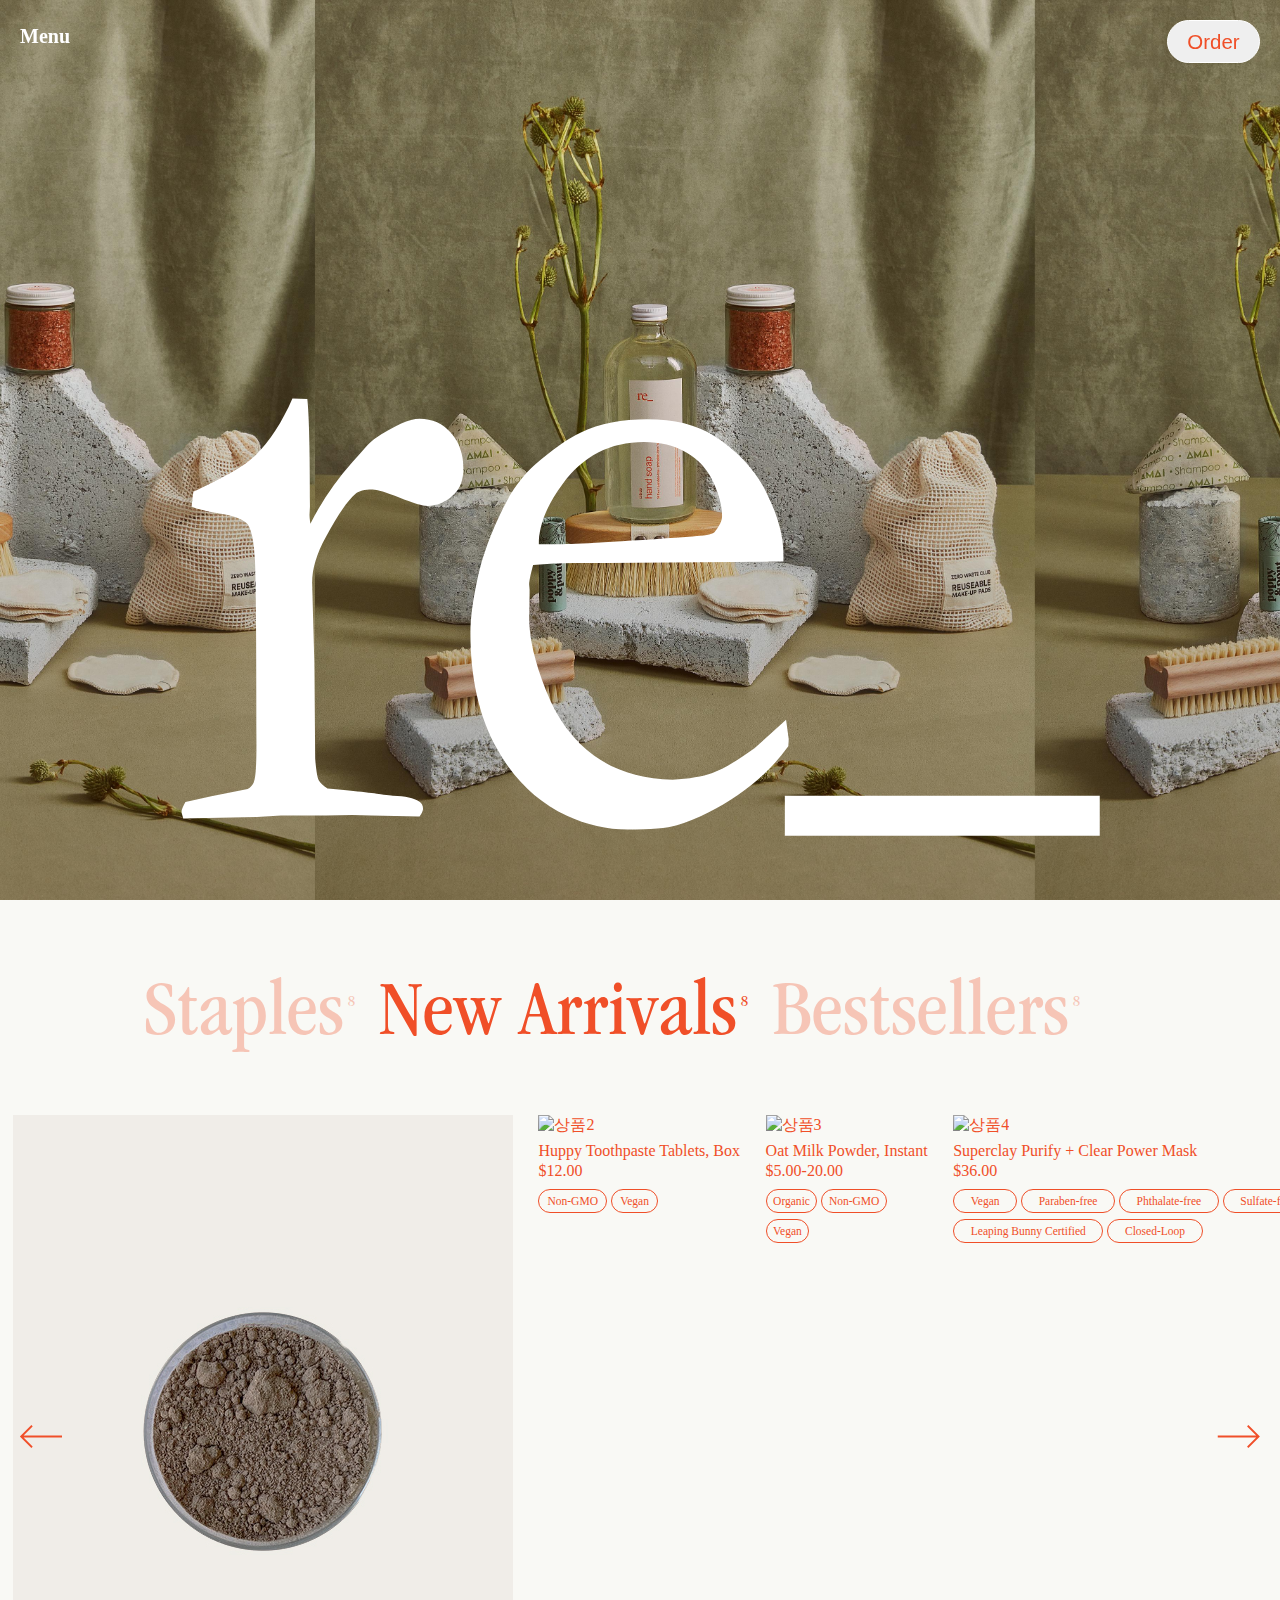
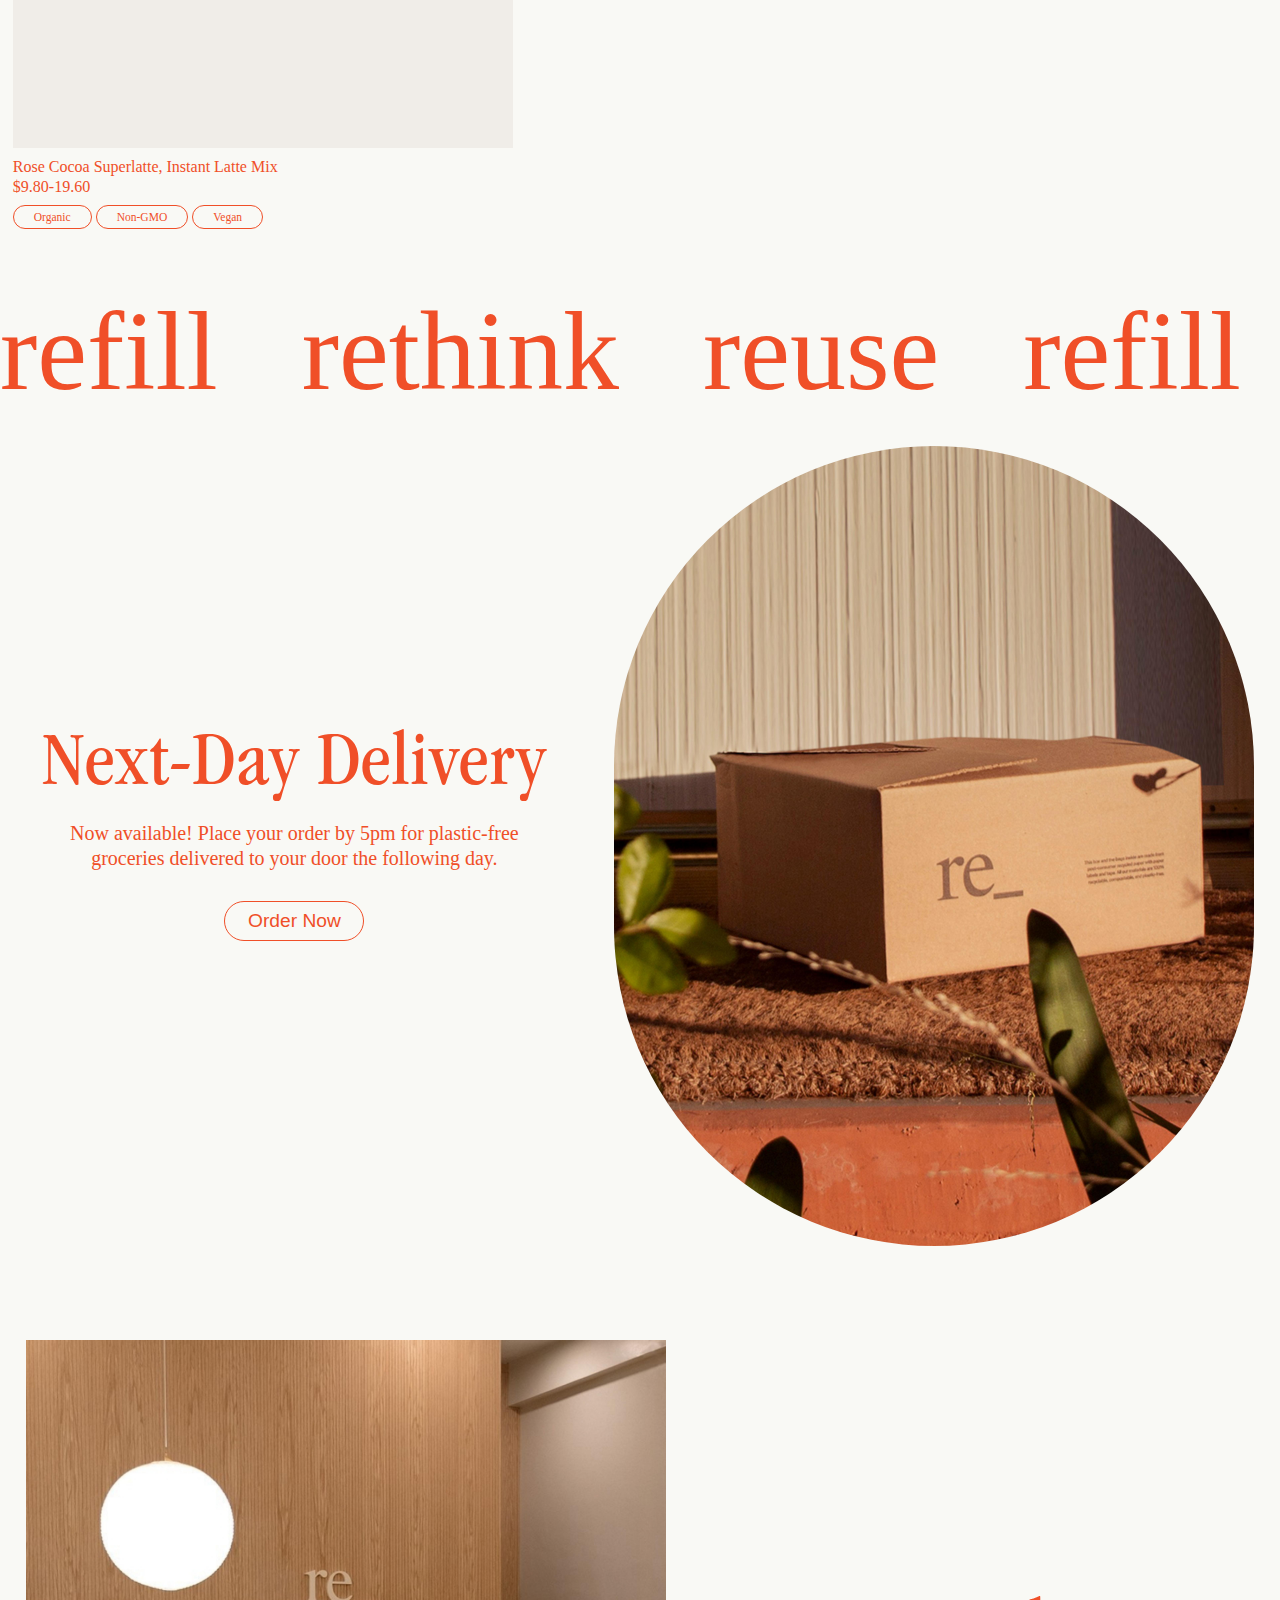
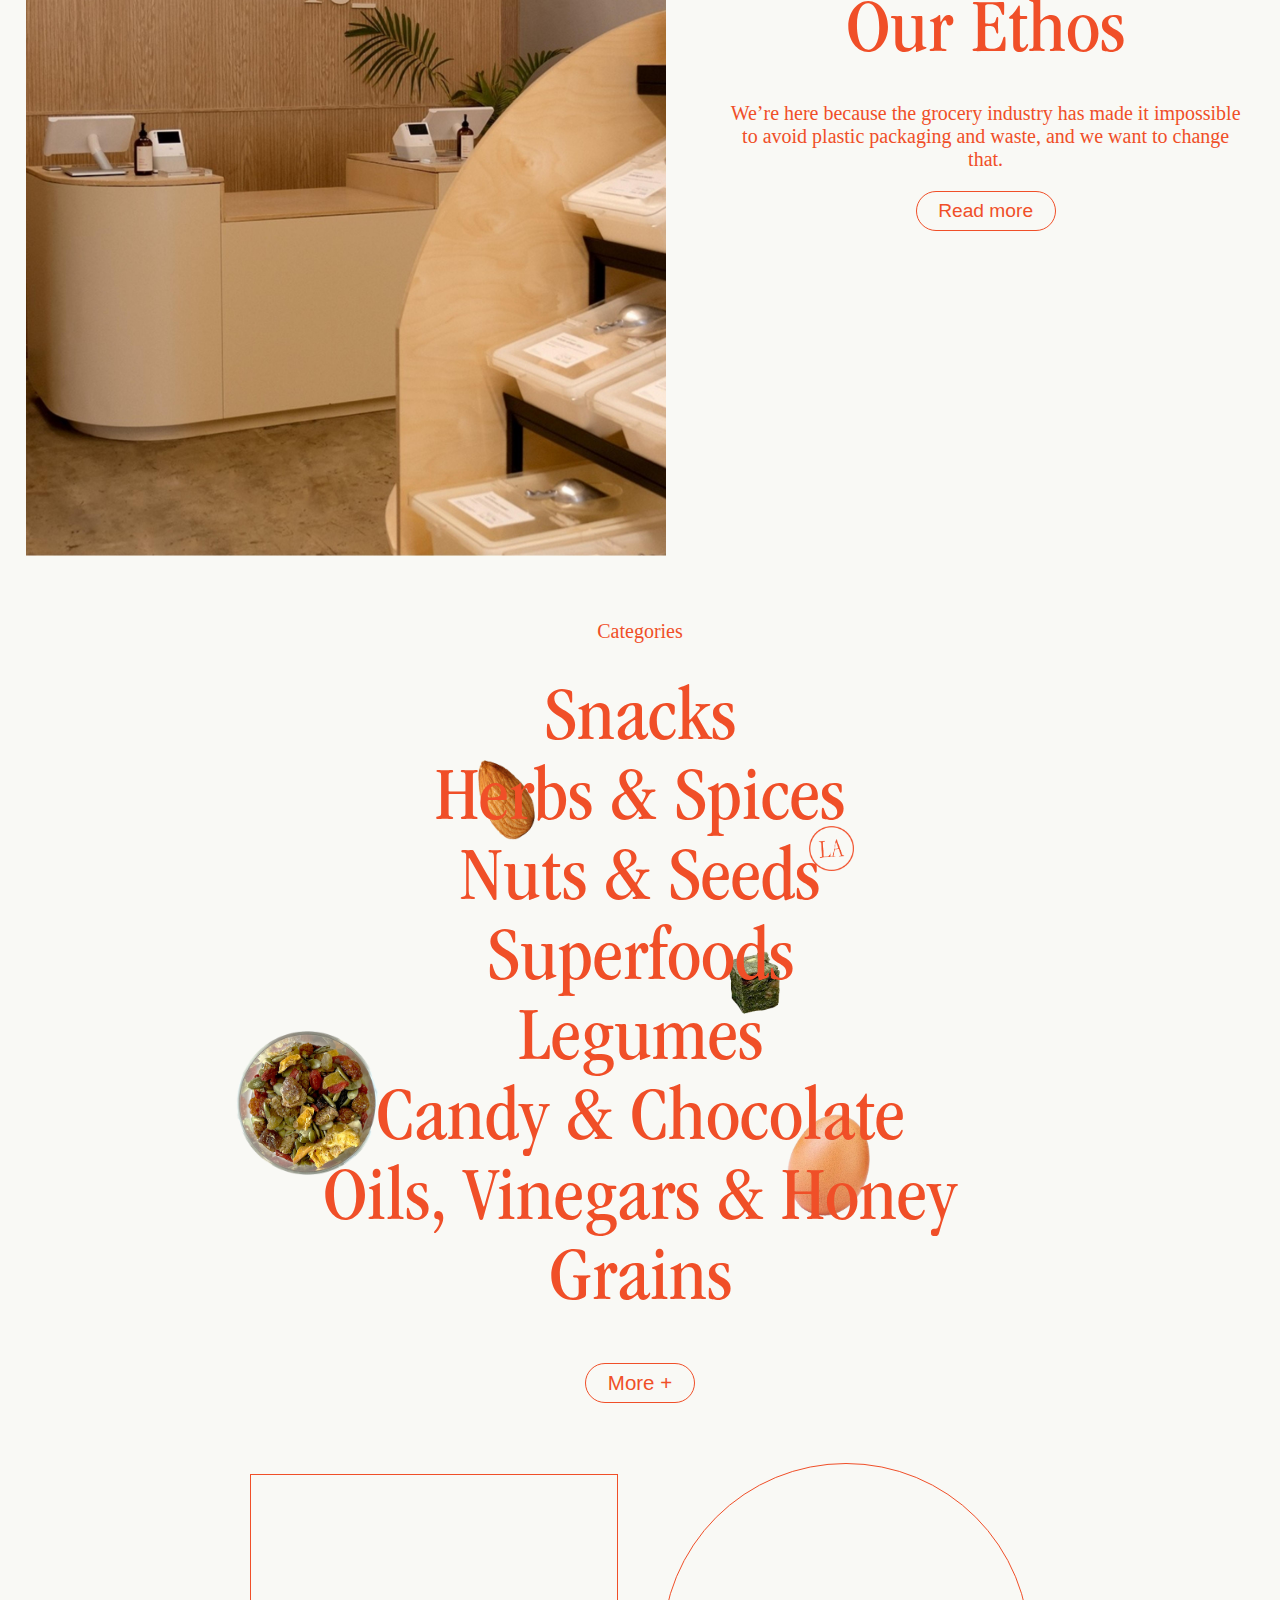
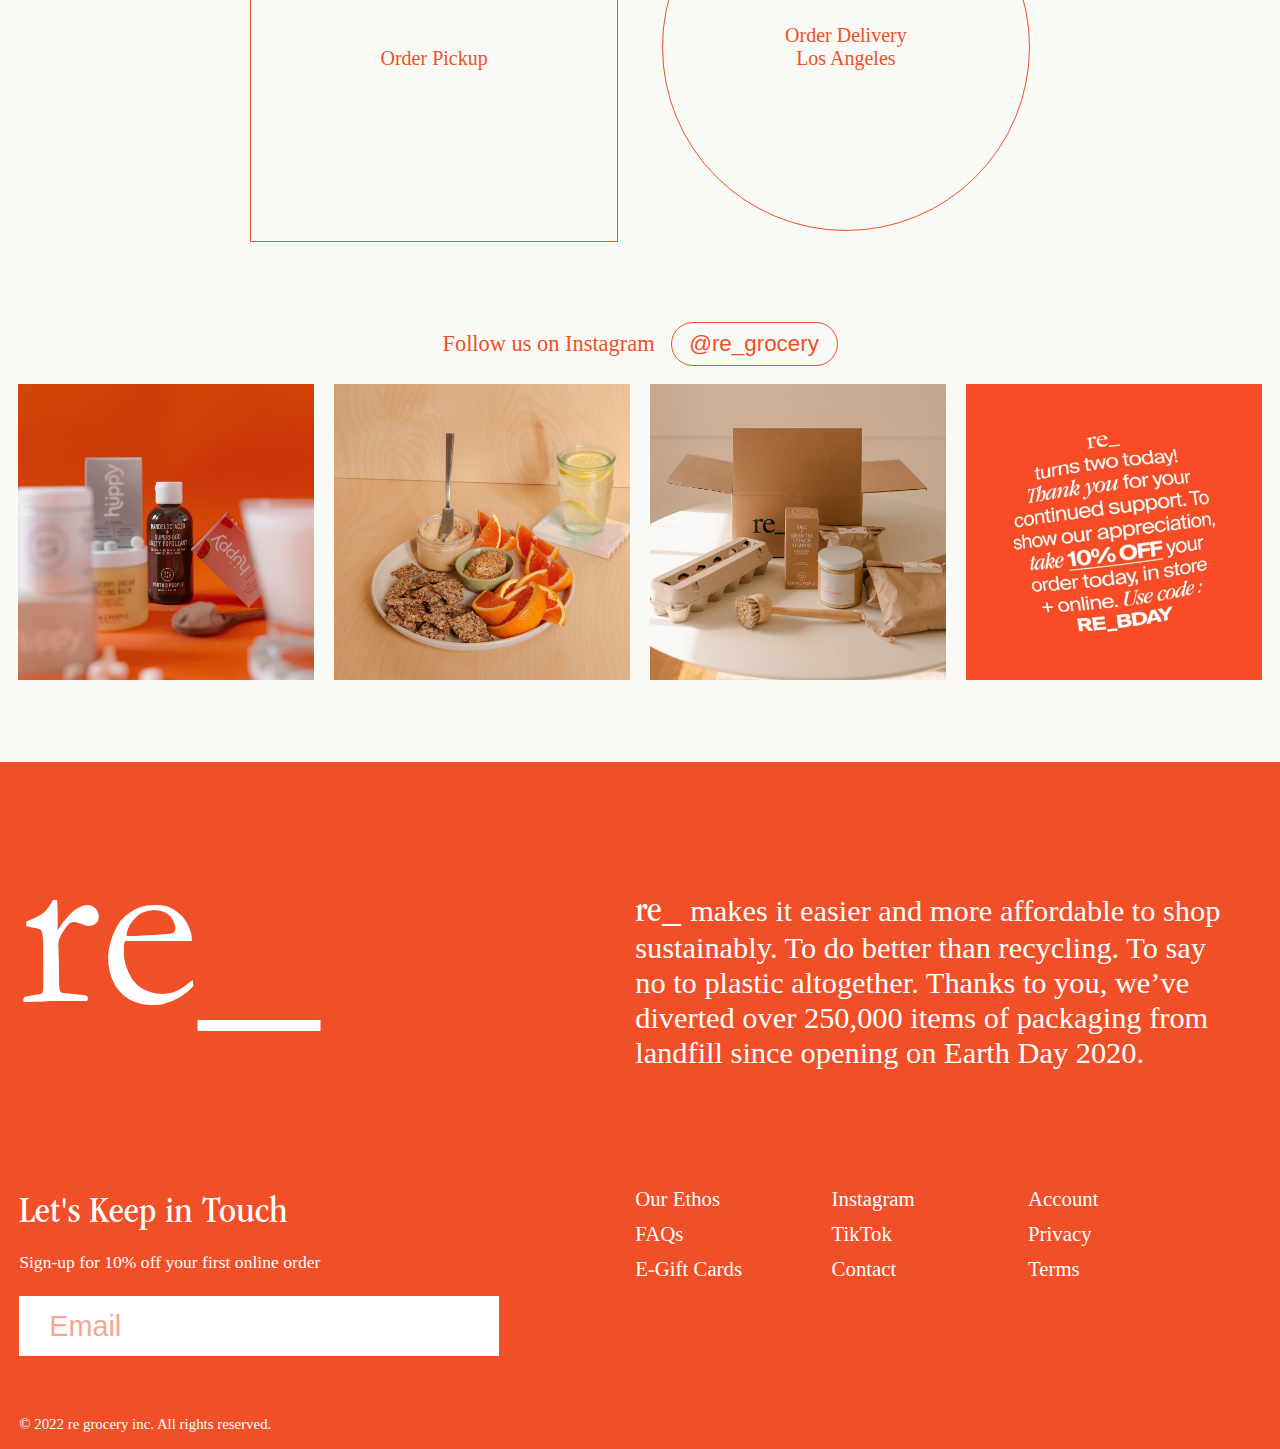
==== commit 5324a340: "Add files via upload" ====
--- a/re_/index.html
+++ b/re_/index.html
@@ -90,7 +90,7 @@
                     <ul>
                         <li>
                             <a href="#">
-                                <img src="./images/상품1.jpg" alt="상품1">
+                                <img src="./images/상품1.jpg" alt="상품1">
                                 <p>Rose Cocoa Superlatte, Instant Latte Mix<br>
                                 $9.80-19.60</p>
                                 <strong>Organic</strong>
--- a/re_/css/index.css
+++ b/re_/css/index.css
@@ -1,3 +1,22 @@
+@font-face { 
+  font-family: 'Garamond'; 
+  font-style: normal;  
+  src: url('../fonts/MiConv.com__Garamond\ Regular.eot'); 
+  src: local('Garamond'), url('../fonts/Garamond-Regular.otf') format('embedded-opentype'), url('../fonts/Garamond-Regular.woff') format('woff'),  url('../fonts/Garamond\ Regular.ttf') format('truetype'), url('../fonts/Garamond-Regular.svg') format('svg');
+}
+@font-face { 
+  font-family: 'ITC Garamond Std'; 
+  font-style: normal;  
+  src: url('../fonts/MiConv.com__ITCGaramondStd-BkNarrow.eot'); 
+  src: local('ITC Garamond Std'), url('../fonts/ITCGaramondStd-BkNarrow.otf') format('embedded-opentype'), url('../fonts/ITCGaramondStd-BkNarrow.woff') format('woff'), url('../fonts/ITCGaramondStd-BkNarrow.ttf') format('truetype'), url('../fonts/ITCGaramondStd-BkNarrow.svg') format('svg');
+}
+@font-face { 
+  font-family: "Suisse Int'l"; 
+  font-style: normal;  
+  src: url('../fonts/MiConv.com__Suisse\ Int\'l\ Medium.eot'); 
+  src: local("Suisse Int'l"), url('../fonts/Suisse-Int_l-Medium.otf') format('embedded-opentype'), url('../fonts/Suisse-Int_l-Medium.woff') format('woff'), url('../fonts/Suisse\ Int\'l\ Medium.ttf') format('truetype'), url('../fonts/Suisse-Int_l-Medium.svg') format('svg');
+}
+
 * {
   margin: 0;
   padding: 0;
